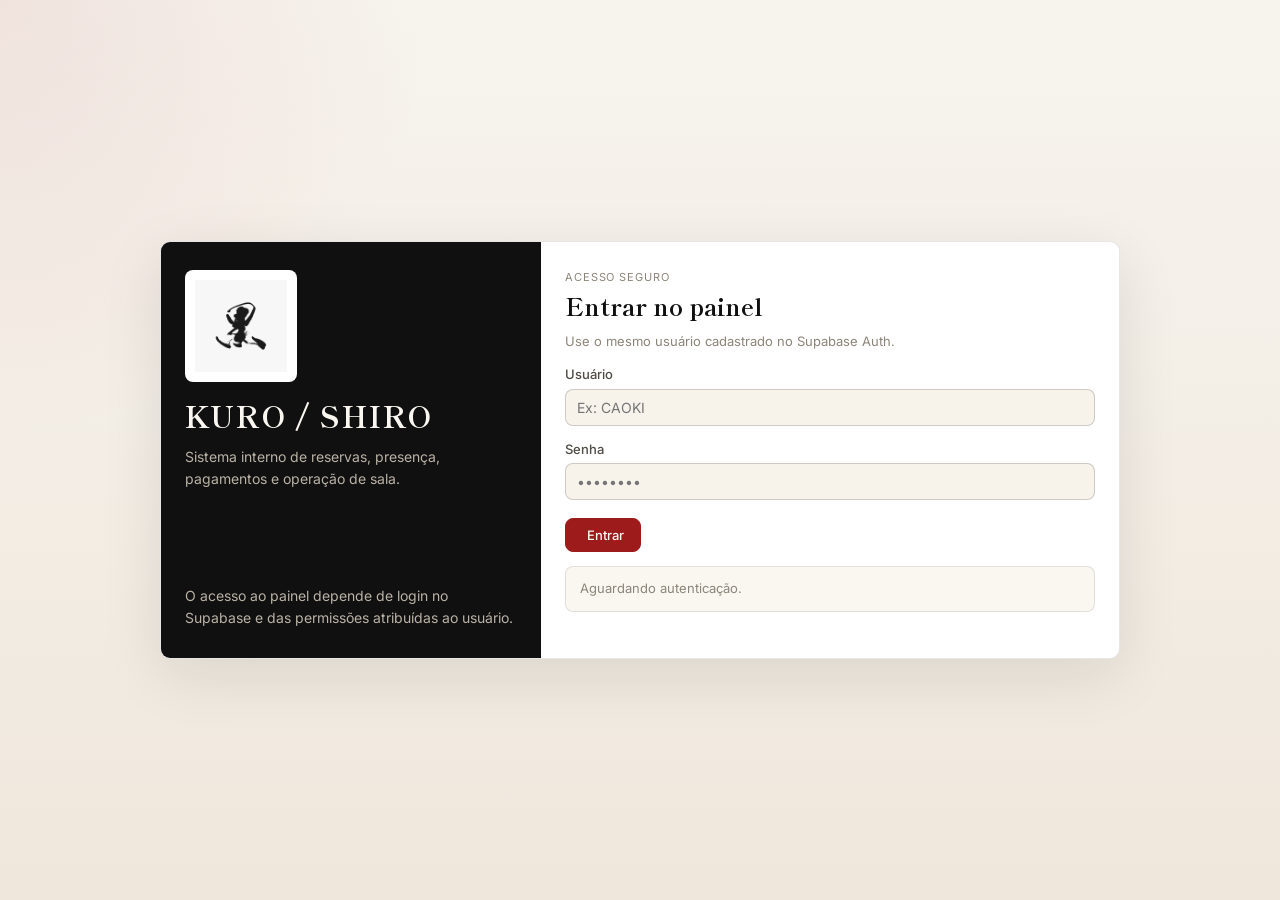
==== cadastro-financeiro-main/reservas.html @ 91eb8d8b "feat: implement reservation management panel with status tracking and receipt handling" ====
﻿<!DOCTYPE html>
<html lang="pt-BR">
<head>
<meta charset="UTF-8">
<meta name="viewport" content="width=device-width, initial-scale=1.0">
<title>KURO / SHIRO — Painel de Reservas</title>
<link rel="preconnect" href="https://fonts.googleapis.com">
<link rel="preconnect" href="https://fonts.gstatic.com" crossorigin>
<link href="https://fonts.googleapis.com/css2?family=Shippori+Mincho:wght@400;500;600;700&family=Inter:wght@400;500;600;700&display=swap" rel="stylesheet">
<link rel="stylesheet" href="https://cdn.jsdelivr.net/npm/@tabler/icons-webfont@latest/tabler-icons.min.css">
<script src="https://cdn.jsdelivr.net/npm/xlsx-js-style@1.2.0/dist/xlsx.bundle.js"></script>
<style>
  *, *::before, *::after { box-sizing: border-box; margin: 0; padding: 0; }
  :root {
    --bg: #f5f4f0;
    --surface: #ffffff;
    --surface-alt: #f9f8f6;
    --border: #e4e2dc;
    --border-strong: #ccc9c0;
    --text: #1a1a18;
    --text-muted: #888780;
    --text-secondary: #5f5e5a;
    --accent: #2563eb;
    --accent-bg: #eff6ff;
    --accent-border: #bfdbfe;
    --success-bg: #f0fdf4;
    --success-text: #15803d;
    --success-border: #bbf7d0;
    --danger-bg: #fef2f2;
    --danger-text: #b91c1c;
    --danger-border: #fecaca;
    --warning-bg: #fffbeb;
    --warning-text: #b45309;
    --warning-border: #fde68a;
    --gold-bg: #fdf6e3;
    --gold-text: #92700f;
    --gold-border: #f0dfa8;
    --radius: 10px;
    --shadow: 0 1px 3px rgba(0,0,0,0.07), 0 1px 2px rgba(0,0,0,0.04);
  }
  @media (prefers-color-scheme: dark) {
    :root {
      --bg: #1a1a18;
      --surface: #242422;
      --surface-alt: #1f1f1d;
      --border: #333330;
      --border-strong: #444441;
      --text: #f0ede8;
      --text-muted: #888780;
      --text-secondary: #b4b2a9;
      --accent: #3b82f6;
      --accent-bg: #1e3a5f;
      --accent-border: #2563eb;
      --success-bg: #14301f;
      --success-text: #4ade80;
      --success-border: #166534;
      --danger-bg: #2d1515;
      --danger-text: #f87171;
      --danger-border: #7f1d1d;
      --warning-bg: #2d2008;
      --warning-text: #fbbf24;
      --warning-border: #78350f;
      --gold-bg: #2d2408;
      --gold-text: #e0b73f;
      --gold-border: #78600f;
    }
  }
  body {
    font-family: -apple-system, BlinkMacSystemFont, 'Segoe UI', sans-serif;
    background: var(--bg);
    color: var(--text);
    font-size: 15px;
    line-height: 1.5;
    min-height: 100vh;
  }
  .topbar {
    background: var(--surface);
    border-bottom: 0.5px solid var(--border);
    padding: 0 1.5rem;
    min-height: 56px;
    display: flex;
    align-items: center;
    justify-content: space-between;
    gap: 12px;
    position: sticky;
    top: 0;
    z-index: 10;
  }
  .topbar-brand { font-size: 16px; font-weight: 600; display: flex; align-items: center; gap: 8px; }
  .topbar-brand i { color: var(--accent); font-size: 20px; }
  .topbar-actions { display: flex; align-items: center; gap: 8px; }
  .app { max-width: 760px; margin: 0 auto; padding: 1.5rem 1rem 4rem; }
  .screen-wide { max-width: min(100vw - 24px, 1600px); }
  .nav {
    display: flex;
    gap: 4px;
    margin-bottom: 1.5rem;
    background: var(--surface);
    border: 0.5px solid var(--border);
    border-radius: 12px;
    padding: 4px;
    overflow-x: auto;
  }
  .nav-btn {
    flex: 1;
    min-width: 0;
    padding: 8px 10px;
    border: none;
    border-radius: 8px;
    background: transparent;
    color: var(--text-secondary);
    font-size: 13px;
    cursor: pointer;
    transition: all 0.15s;
    display: flex;
    align-items: center;
    justify-content: center;
    gap: 5px;
    font-family: inherit;
    white-space: nowrap;
  }
  .nav-btn:hover { background: var(--surface-alt); color: var(--text); }
  .nav-btn.active { background: var(--accent); color: #fff; font-weight: 500; }
  .screen { display: none; }
  .screen.active { display: block; }
  .card {
    background: var(--surface);
    border: 0.5px solid var(--border);
    border-radius: 12px;
    padding: 1.25rem;
    margin-bottom: 1rem;
    box-shadow: var(--shadow);
  }
  .card-title {
    font-size: 15px;
    font-weight: 600;
    margin-bottom: 1.25rem;
    display: flex;
    align-items: center;
    gap: 7px;
  }
  .card-title i { color: var(--accent); }
  .stat-row {
    display: grid;
    grid-template-columns: repeat(3, 1fr);
    gap: 10px;
    margin-bottom: 1.25rem;
  }
  .stat {
    background: var(--surface);
    border: 0.5px solid var(--border);
    border-radius: 10px;
    padding: 0.9rem 1rem;
    box-shadow: var(--shadow);
  }
  .stat-label { font-size: 11px; color: var(--text-muted); text-transform: uppercase; letter-spacing: 0.05em; }
  .stat-val { font-size: 22px; font-weight: 600; margin-top: 4px; }
  .stat-val.accent { color: var(--accent); }
  label {
    font-size: 13px;
    color: var(--text-secondary);
    display: block;
    margin-bottom: 5px;
    margin-top: 14px;
    font-weight: 500;
  }
  label:first-child { margin-top: 0; }
  input, select, textarea {
    width: 100%;
    padding: 9px 11px;
    border: 0.5px solid var(--border-strong);
    border-radius: 8px;
    background: var(--surface-alt);
    color: var(--text);
    font-size: 14px;
    font-family: inherit;
    transition: border-color 0.15s, box-shadow 0.15s;
    appearance: auto;
  }
  textarea { min-height: 90px; resize: vertical; }
  input[type="checkbox"] { width: auto; accent-color: var(--accent); }
  input:focus, select:focus, textarea:focus {
    outline: none;
    border-color: var(--accent);
    box-shadow: 0 0 0 3px var(--accent-bg);
  }
  input:disabled { opacity: 0.6; cursor: not-allowed; }
  .row { display: grid; grid-template-columns: 1fr 1fr; gap: 12px; }
  .btn {
    padding: 8px 16px;
    border-radius: 8px;
    border: 0.5px solid var(--border-strong);
    background: var(--surface);
    color: var(--text);
    font-size: 13px;
    cursor: pointer;
    font-family: inherit;
    transition: all 0.15s;
    display: inline-flex;
    align-items: center;
    gap: 5px;
    font-weight: 500;
  }
  .btn:hover { background: var(--surface-alt); }
  .btn:active { transform: scale(0.98); }
  .btn.primary { background: var(--accent); color: #fff; border-color: var(--accent); }
  .btn.primary:hover { opacity: 0.92; }
  .btn.danger { background: var(--danger-bg); color: var(--danger-text); border-color: var(--danger-border); }
  .btn.success-btn { background: var(--success-bg); color: var(--success-text); border-color: var(--success-border); }
  .btn.pay-btn { background: var(--gold-bg); color: var(--gold-text); border-color: var(--gold-border); }
  .btn.pay-btn.active { background: var(--gold-text); color: #fff; border-color: var(--gold-text); }
  .actions {
    display: flex;
    gap: 8px;
    margin-top: 1.25rem;
    justify-content: flex-end;
    flex-wrap: wrap;
  }
  .badge {
    display: inline-flex;
    align-items: center;
    gap: 4px;
    padding: 3px 9px;
    border-radius: 20px;
    font-size: 12px;
    font-weight: 500;
  }
  .badge.confirmed { background: var(--success-bg); color: var(--success-text); border: 0.5px solid var(--success-border); }
  .badge.pending { background: var(--warning-bg); color: var(--warning-text); border: 0.5px solid var(--warning-border); }
  .badge.absent { background: var(--danger-bg); color: var(--danger-text); border: 0.5px solid var(--danger-border); }
  .badge.cancelled { background: #e7e5e4; color: #57534e; border: 0.5px solid #d6d3d1; }
  .reserva-item {
    background: var(--surface);
    border: 0.5px solid var(--border);
    border-radius: 12px;
    padding: 1rem 1.25rem;
    margin-bottom: 10px;
    box-shadow: var(--shadow);
  }
  .reserva-top { display: flex; align-items: flex-start; justify-content: space-between; gap: 8px; }
  .reserva-nome { font-size: 15px; font-weight: 600; }
  .reserva-nome-tag { font-size: 13px; color: var(--text-muted); font-weight: 400; margin-left: 4px; }
  .reserva-sub { font-size: 13px; color: var(--text-secondary); margin-top: 3px; }
  .reserva-info {
    display: flex;
    gap: 14px;
    margin-top: 10px;
    flex-wrap: wrap;
  }
  .info-chip {
    font-size: 12px;
    color: var(--text-secondary);
    display: flex;
    align-items: center;
    gap: 4px;
  }
  .info-chip i { font-size: 14px; }
  .reserva-actions { display: flex; gap: 6px; margin-top: 10px; flex-wrap: wrap; }
  .comprovante-box {
    border: 1.5px dashed var(--border-strong);
    border-radius: 8px;
    padding: 2rem;
    text-align: center;
    cursor: pointer;
    background: var(--surface-alt);
    margin-top: 5px;
  }
  .comprovante-box:hover { border-color: var(--accent); background: var(--accent-bg); }
  .comprovante-box p { font-size: 13px; color: var(--text-muted); margin-top: 6px; }
  .comprovante-box i { font-size: 28px; color: var(--text-muted); }
  .comprovante-box:hover i { color: var(--accent); }
  .comprovante-preview {
    width: 100%;
    max-height: 200px;
    object-fit: cover;
    border-radius: 8px;
    margin-top: 8px;
    border: 0.5px solid var(--border);
  }
  .empty { text-align: center; padding: 3rem 1rem; color: var(--text-muted); font-size: 14px; }
  .empty i { font-size: 36px; display: block; margin-bottom: 10px; color: var(--text-muted); }
  .presenca-item {
    display: flex;
    align-items: center;
    justify-content: space-between;
    padding: 12px 0;
    border-bottom: 0.5px solid var(--border);
    gap: 8px;
    flex-wrap: wrap;
  }
  .presenca-item:last-child { border-bottom: none; }
  .presenca-name { font-size: 14px; font-weight: 600; }
  .presenca-date { font-size: 12px; color: var(--text-muted); margin-top: 2px; }
  .presenca-btns { display: flex; gap: 6px; align-items: center; }
  .modal-img {
    position: fixed;
    inset: 0;
    background: rgba(0,0,0,0.8);
    display: flex;
    align-items: center;
    justify-content: center;
    z-index: 100;
    padding: 1rem;
  }
  .modal-img img { max-width: 100%; max-height: 90vh; border-radius: 8px; }
  .modal-img-close {
    position: absolute;
    top: 1rem;
    right: 1rem;
    background: white;
    border: none;
    border-radius: 50%;
    width: 36px;
    height: 36px;
    cursor: pointer;
    font-size: 18px;
    display: flex;
    align-items: center;
    justify-content: center;
  }
  .toast {
    position: fixed;
    bottom: 1.5rem;
    left: 50%;
    transform: translateX(-50%) translateY(80px);
    background: var(--surface);
    border: 0.5px solid var(--border-strong);
    border-radius: 10px;
    padding: 10px 18px;
    font-size: 13px;
    font-weight: 500;
    z-index: 200;
    box-shadow: 0 4px 20px rgba(0,0,0,0.15);
    transition: transform 0.25s ease;
    white-space: nowrap;
  }
  .toast.show { transform: translateX(-50%) translateY(0); }
  .section-hint { font-size: 12px; color: var(--text-muted); margin-top: 3px; }
  .sheet-toolbar {
    display: flex;
    gap: 10px;
    align-items: center;
    justify-content: space-between;
    flex-wrap: wrap;
    margin-bottom: 1rem;
  }
  .sheet-tools { display: flex; gap: 8px; flex-wrap: wrap; }
  .sheet-summary {
    display: grid;
    grid-template-columns: repeat(4, minmax(0, 1fr));
    gap: 10px;
    margin-bottom: 1rem;
  }
  .sheet-summary-card {
    background: linear-gradient(180deg, #111111 0%, #1f1f1f 100%);
    color: #fff;
    border-radius: 12px;
    padding: 14px 16px;
    border: 1px solid #2d2d2d;
    box-shadow: var(--shadow);
  }
  .sheet-summary-card .kicker {
    font-size: 11px;
    letter-spacing: 0.08em;
    text-transform: uppercase;
    color: rgba(255,255,255,0.65);
  }
  .sheet-summary-card .value {
    font-size: 22px;
    font-weight: 700;
    margin-top: 4px;
  }
  .sheet-summary-card .sub {
    font-size: 12px;
    color: rgba(255,255,255,0.72);
    margin-top: 2px;
  }
  .sheet-table-wrap {
    border: 1px solid #d7d4cd;
    border-radius: 12px;
    overflow: auto;
    max-height: none;
    flex: 1;
    min-height: 460px;
    background: #fff;
    box-shadow: var(--shadow);
  }
  .sheet-table {
    width: 100%;
    min-width: 1480px;
    border-collapse: collapse;
    font-size: 12px;
  }
  .sheet-table thead th {
    position: sticky;
    top: 0;
    z-index: 2;
    background: var(--accent);
    color: #fff;
    text-align: left;
    padding: 9px 10px;
    border: 1px solid rgba(255,255,255,0.18);
    white-space: nowrap;
    font-weight: 600;
  }
  .sheet-table tbody td {
    padding: 7px 10px;
    border: 1px solid #d9d7d2;
    vertical-align: middle;
    background: #fff;
    white-space: nowrap;
    color: #000;
    font-size: 13px;
  }
  .sheet-table thead th:first-child,
  .sheet-table tbody td:first-child { border-left: 1px solid #d9d7d2; }
  .sheet-table thead th:last-child,
  .sheet-table tbody td:last-child { border-right: 1px solid #d9d7d2; }
  .sheet-table tbody tr:nth-child(even) td { background: #f4f4f4; }
  .sheet-table tbody tr:hover td { background: #eef5ff; }
  .sheet-table .muted { color: var(--text-muted); }
  .sheet-table .center { text-align: center; }
  .sheet-table .right { text-align: right; }
  .sheet-table .actions-cell { display: flex; gap: 6px; align-items: center; }
  .sheet-table .mini-btn { padding: 4px 8px; font-size: 11px; border-radius: 6px; }
  .sheet-empty { padding: 2rem; text-align: center; color: var(--text-muted); }
  #screen-planilha .card {
    min-height: calc(100vh - 230px);
    display: flex;
    flex-direction: column;
  }
  /* KURO / SHIRO visual system */
  :root {
    --paper: #FAF7F1;
    --paper-dim: #F1ECE2;
    --ink: #111011;
    --ink-soft: #1C1A1B;
    --red: #9E1B1B;
    --red-bright: #C22B2B;
    --red-deep: #6E1212;
    --stone: #8C8579;
    --stone-light: #B9B2A5;
    --hairline: rgba(17,16,17,0.10);
    --hairline-dark: rgba(250,247,241,0.09);
    --surface: #FFFFFF;
    --surface-alt: #F7F3EB;
    --border: rgba(17,16,17,0.10);
    --border-strong: rgba(17,16,17,0.18);
    --text: #111011;
    --text-secondary: #4F4B45;
    --text-muted: #7A746B;
    --accent: var(--red);
    --accent-bg: rgba(158,27,27,0.08);
    --accent-border: rgba(158,27,27,0.18);
    --success-bg: rgba(59,109,17,0.10);
    --success-text: #3B6D11;
    --success-border: rgba(59,109,17,0.20);
    --danger-bg: rgba(158,27,27,0.08);
    --danger-text: var(--red-deep);
    --danger-border: rgba(158,27,27,0.20);
    --warning-bg: rgba(140,133,121,0.10);
    --warning-text: #6D665B;
    --warning-border: rgba(140,133,121,0.18);
    --gold: #A6791C;
    --gold-bg: rgba(166,121,28,0.10);
    --gold-text: #8A651A;
    --gold-border: rgba(166,121,28,0.24);
  }
  body {
    background: var(--paper);
    color: var(--ink);
    font-family: 'Inter', sans-serif;
    font-size: 14px;
    line-height: 1.45;
  }
  .app-shell {
    display: grid;
    grid-template-columns: 248px minmax(0, 1fr);
    min-height: 100vh;
  }
  .sidebar {
    background: var(--ink);
    color: var(--paper);
    padding: 28px 22px;
    display: flex;
    flex-direction: column;
    gap: 24px;
    position: sticky;
    top: 0;
    min-height: 100vh;
  }
  .brand-mark {
    padding-bottom: 22px;
    border-bottom: 1px solid var(--hairline-dark);
  }
  .brand-logo {
    width: 118px;
    max-width: 100%;
    height: auto;
    display: block;
    background: #fff;
    border-radius: 8px;
    padding: 10px;
    margin-bottom: 12px;
  }
  .kanji-stamp {
    width: 46px;
    height: 46px;
    display: flex;
    align-items: center;
    justify-content: center;
    background: var(--red);
    color: var(--paper);
    border-radius: 3px;
    font-family: 'Shippori Mincho', serif;
    font-size: 26px;
    margin-bottom: 12px;
    filter: url(#hanko-rough);
  }
  .brand-name {
    font-family: 'Shippori Mincho', serif;
    font-size: 20px;
    letter-spacing: 0.14em;
    margin: 0;
  }
  .brand-sub {
    font-size: 10px;
    letter-spacing: 0.22em;
    color: var(--stone-light);
    text-transform: uppercase;
    margin: 4px 0 0;
  }
  .sidebar-nav {
    display: flex;
    flex-direction: column;
    gap: 2px;
    flex: 1;
  }
  .sidebar .nav-btn,
  .sidebar .nav-btn:hover,
  .sidebar .nav-btn.active {
    justify-content: flex-start;
    border-radius: 4px;
    padding: 11px 12px;
    min-width: 0;
    width: 100%;
    border: 0;
    background: transparent;
    color: var(--stone-light);
    font-size: 13px;
    letter-spacing: 0.02em;
  }
  .sidebar .nav-btn:hover { background: rgba(250,247,241,0.04); color: var(--paper); }
  .sidebar .nav-btn.active { background: rgba(158,27,27,0.16); color: var(--paper); }
  .sidebar .nav-btn .dot {
    width: 5px;
    height: 5px;
    border-radius: 50%;
    background: currentColor;
    opacity: .5;
    flex: 0 0 auto;
  }
  .sidebar .nav-btn.active .dot { opacity: 1; background: var(--red); }
  .sidebar-foot {
    padding-top: 18px;
    border-top: 1px solid var(--hairline-dark);
    font-size: 11px;
    color: var(--stone);
    letter-spacing: 0.05em;
  }
  .sidebar-foot b { color: var(--stone-light); font-weight: 500; }
  .main {
    min-width: 0;
    padding: 24px 28px 32px;
  }
  .topbar {
    position: sticky;
    top: 0;
    z-index: 10;
    display: flex;
    justify-content: space-between;
    align-items: center;
    gap: 16px;
    margin: 0 0 18px;
    padding: 12px 0 18px;
    background: linear-gradient(180deg, rgba(250,247,241,0.98) 0%, rgba(250,247,241,0.92) 70%, rgba(250,247,241,0) 100%);
    backdrop-filter: blur(8px);
    border-bottom: 1px solid rgba(17,16,17,0.06);
  }
  .topbar-kicker {
    font-size: 11px;
    letter-spacing: 0.08em;
    text-transform: uppercase;
    color: var(--stone);
    margin-bottom: 3px;
  }
  .topbar-brand {
    font-family: 'Shippori Mincho', serif;
    font-size: 24px;
    font-weight: 600;
    color: var(--ink);
    display: flex;
    align-items: center;
    gap: 10px;
  }
  .topbar-brand i { color: var(--red); font-size: 20px; }
  .topbar-date {
    font-size: 12.5px;
    color: var(--stone);
    margin-top: 4px;
  }
  .topbar-actions {
    display: flex;
    gap: 10px;
    align-items: center;
  }
  .topbar-actions .user-badge {
    max-width: 220px;
    overflow: hidden;
    text-overflow: ellipsis;
    white-space: nowrap;
  }
  .topbar-actions .btn {
    background: rgba(255,255,255,0.8);
    border-color: rgba(17,16,17,0.16);
    border-radius: 6px;
  }
  .topbar-actions .btn.primary {
    background: var(--red);
    color: var(--paper);
    border-color: var(--red);
  }
  .main-body {
    width: 100%;
    max-width: none;
  }
  .dashboard-panel {
    width: 100%;
    background: #fff;
    border: 1px solid var(--hairline);
    border-radius: 6px;
    overflow: hidden;
  }
  .dashboard-head {
    display: flex;
    justify-content: space-between;
    align-items: center;
    gap: 12px;
    padding: 18px 22px 14px;
    border-bottom: 1px solid var(--hairline);
  }
  .dashboard-title {
    font-family: 'Shippori Mincho', serif;
    font-size: 18px;
    font-weight: 600;
    color: var(--ink);
  }
  .screen { display: none; }
  .screen.active { display: block; }
  .card,
  .sheet-summary-card,
  .stat,
  .reserva-item,
  .sheet-table-wrap,
  .comprovante-box {
    border-radius: 6px;
    background: var(--surface);
    border: 1px solid var(--hairline);
    box-shadow: none;
    width: 100%;
  }
  .card { padding: 18px 22px; }
  .card-title {
    font-family: 'Shippori Mincho', serif;
    font-size: 18px;
    font-weight: 600;
    color: var(--ink);
    margin-bottom: 16px;
  }
  .card-title i { color: var(--red); }
  .stat-row {
    grid-template-columns: repeat(4, minmax(0, 1fr));
    gap: 16px;
    margin-bottom: 22px;
  }
  .stat {
    padding: 18px 20px;
    background: var(--surface);
    border: 1px solid var(--hairline);
  }
  .stat-label,
  .sheet-summary-card .kicker {
    font-size: 11px;
    letter-spacing: 0.08em;
    text-transform: uppercase;
    color: var(--stone);
  }
  .stat-val {
    font-family: 'Shippori Mincho', serif;
    font-size: 28px;
    color: var(--ink);
  }
  .stat-sub {
    margin-top: 4px;
    font-size: 12px;
    color: var(--stone);
  }
  .stat-val.accent { color: var(--red); }
  .agenda-table-wrap {
    width: 100%;
    overflow: auto;
    border-top: 1px solid var(--hairline);
  }
  .agenda-table {
    width: 100%;
    border-collapse: collapse;
    table-layout: fixed;
  }
  .agenda-table thead th {
    text-align: left;
    font-size: 10.5px;
    letter-spacing: 0.09em;
    text-transform: uppercase;
    color: var(--stone);
    font-weight: 600;
    padding: 12px 22px;
    border-bottom: 1px solid var(--hairline);
    background: var(--paper-dim);
  }
  .agenda-table tbody td {
    padding: 15px 22px;
    border-bottom: 1px solid var(--hairline);
    vertical-align: middle;
    font-size: 13px;
    color: var(--ink);
    word-break: break-word;
  }
  .agenda-table tbody tr:last-child td { border-bottom: none; }
  .agenda-table tbody tr:hover td { background: var(--paper-dim); }
  .agenda-table .right { text-align: right; }
  .agenda-table .center { text-align: center; }
  .agenda-empty {
    padding: 2rem;
    text-align: center;
    color: var(--stone);
  }
  .cliente {
    font-weight: 600;
  }
  .cliente-sub {
    display: block;
    font-size: 11.5px;
    color: var(--stone);
    font-weight: 400;
    margin-top: 2px;
  }
  .hanko {
    display: inline-flex;
    align-items: center;
    gap: 7px;
    font-size: 12px;
    font-weight: 600;
    letter-spacing: 0.02em;
    white-space: nowrap;
  }
  .hanko-mark {
    width: 20px;
    height: 20px;
    border-radius: 3px;
    display: inline-flex;
    align-items: center;
    justify-content: center;
    font-family: 'Shippori Mincho', serif;
    font-size: 12px;
    filter: url(#hanko-rough);
  }
  .hanko.confirmada .hanko-mark { background: var(--red); color: var(--paper); }
  .hanko.confirmada { color: var(--red-deep); }
  .hanko.pendente .hanko-mark { background: none; border: 1.4px solid var(--red); color: var(--red); }
  .hanko.pendente { color: var(--stone); }
  .hanko.cancelada .hanko-mark { background: none; border: 1.4px solid var(--stone-light); color: var(--stone-light); }
  .hanko.cancelada { color: var(--stone-light); }
  .pay-pill {
    font-size: 11.5px;
    padding: 4px 10px;
    border-radius: 20px;
    font-weight: 600;
    display: inline-flex;
  }
  .pay-pill.pago { background: rgba(59,109,17,0.10); color: #3B6D11; }
  .pay-pill.aberto { background: var(--paper-dim); color: var(--stone); }
  .pay-pill.reembolsado { background: rgba(158,27,27,0.08); color: var(--red-deep); }
  .sheet-toolbar {
    gap: 16px;
    margin-bottom: 18px;
    align-items: center;
  }
  .sheet-tools { gap: 10px; }
  .sheet-filters,
  .presence-filters {
    display: flex;
    gap: 10px;
    align-items: center;
    flex-wrap: wrap;
  }
  .sheet-filters input,
  .sheet-filters select,
  .presence-filters input {
    min-width: 160px;
    max-width: 240px;
  }
  .sheet-tools .btn,
  .actions .btn,
  .reserva-actions .btn {
    border-radius: 6px;
  }
  .btn {
    border: 1px solid var(--hairline);
    background: #fff;
    color: var(--ink);
  }
  .btn.primary {
    background: var(--red);
    border-color: var(--red);
    color: var(--paper);
  }
  .btn.success-btn {
    background: rgba(59,109,17,0.10);
    color: var(--success-text);
    border-color: rgba(59,109,17,0.20);
  }
  .btn.danger {
    background: rgba(158,27,27,0.08);
    color: var(--red-deep);
    border-color: rgba(158,27,27,0.18);
  }
  .btn.pay-btn {
    background: var(--gold-bg);
    color: var(--gold-text);
    border-color: var(--gold-border);
  }
  .btn.pay-btn.active {
    background: var(--gold);
    color: var(--paper);
    border-color: var(--gold);
  }
  .badge {
    border-radius: 999px;
    font-size: 12px;
    font-weight: 600;
  }
  .badge.confirmed { color: var(--red-deep); background: rgba(158,27,27,0.08); border-color: rgba(158,27,27,0.16); }
  .badge.pending { color: var(--stone); background: rgba(140,133,121,0.10); border-color: rgba(140,133,121,0.18); }
  .badge.absent { color: var(--red-deep); background: rgba(158,27,27,0.08); border-color: rgba(158,27,27,0.18); }
  .badge.cancelled { color: var(--stone); background: rgba(140,133,121,0.10); border-color: rgba(140,133,121,0.18); }
  #lista-reservas { display: flex; flex-direction: column; gap: 12px; }
  .reserva-item { padding: 16px 18px; margin-bottom: 0; }
  .reserva-nome, .presenca-name { font-family: 'Shippori Mincho', serif; font-size: 18px; }
  .reserva-nome-tag { color: var(--stone); }
  .reserva-sub, .reserva-info, .presenca-date, .section-hint { color: var(--stone); }
  .info-chip { color: var(--text-secondary); }
  .sheet-summary {
    gap: 12px;
    margin-bottom: 18px;
  }
  .sheet-summary-card {
    padding: 16px 18px;
    background: #fff;
    border: 1px solid var(--hairline);
  }
  .sheet-summary-card .value {
    font-family: 'Shippori Mincho', serif;
    font-size: 26px;
    color: var(--ink);
  }
  .sheet-summary-card .sub { color: var(--stone); }
  .sheet-table-wrap {
    background: #fff;
    border: 1px solid var(--hairline);
    border-radius: 6px;
    overflow: auto;
    max-height: none;
    min-height: 520px;
    width: 100%;
  }
  .sheet-table {
    min-width: 1740px;
  }
  .sheet-table thead th {
    background: var(--paper-dim);
    color: var(--stone);
    text-transform: uppercase;
    font-size: 10.5px;
    letter-spacing: 0.09em;
    border-color: var(--hairline);
  }
  .sheet-table tbody td {
    border-color: var(--hairline);
    color: var(--ink);
  }
  .sheet-table tbody tr:nth-child(even) td { background: #f8f6f0; }
  .sheet-table tbody tr:hover td { background: rgba(158,27,27,0.04); }
  .sheet-table .mini-btn {
    border-radius: 5px;
    font-size: 11px;
    padding: 4px 8px;
  }
  .agenda-table .actions-cell,
  .sheet-table .actions-cell {
    display: flex;
    gap: 6px;
    align-items: center;
    flex-wrap: wrap;
  }
  .agenda-table .mini-btn,
  .sheet-table .mini-btn {
    border-radius: 5px;
    font-size: 11px;
    padding: 4px 8px;
  }
  .empty, .sheet-empty {
    color: var(--stone);
  }
  .comprovante-box:hover {
    border-color: var(--red);
    background: rgba(158,27,27,0.04);
  }
  .editor-layout {
    display: grid;
    grid-template-columns: minmax(0, 1.6fr) minmax(280px, 0.9fr);
    gap: 18px;
  }
  .editor-main,
  .editor-aside,
  .presence-board,
  .shift-board {
    background: #fff;
    border: 1px solid var(--hairline);
    border-radius: 6px;
    overflow: hidden;
  }
  .editor-head,
  .presence-head,
  .shift-head {
    display: flex;
    justify-content: space-between;
    align-items: flex-start;
    gap: 12px;
    padding: 18px 22px 14px;
    border-bottom: 1px solid var(--hairline);
  }
  .editor-head-copy,
  .presence-head-copy,
  .shift-head-copy {
    min-width: 0;
  }
  .editor-kicker,
  .presence-kicker,
  .shift-kicker {
    font-size: 11px;
    letter-spacing: 0.08em;
    text-transform: uppercase;
    color: var(--stone);
    margin-bottom: 4px;
  }
  .editor-title,
  .presence-title,
  .shift-title {
    font-family: 'Shippori Mincho', serif;
    font-size: 18px;
    font-weight: 600;
    color: var(--ink);
  }
  .editor-form {
    padding: 18px 22px 22px;
  }
  .editor-section {
    padding-top: 18px;
    margin-top: 18px;
    border-top: 1px solid var(--hairline);
  }
  .editor-section:first-child {
    padding-top: 0;
    margin-top: 0;
    border-top: 0;
  }
  .editor-section-title {
    font-size: 11px;
    letter-spacing: 0.08em;
    text-transform: uppercase;
    color: var(--stone);
    margin-bottom: 14px;
  }
  .row.row-3 {
    grid-template-columns: repeat(3, minmax(0, 1fr));
  }
  .field-note {
    margin-top: 5px;
    font-size: 11.5px;
    color: var(--stone);
  }
  .editor-aside {
    align-self: start;
    position: sticky;
    top: 106px;
  }
  .aside-block {
    padding: 18px 22px;
    border-bottom: 1px solid var(--hairline);
  }
  .aside-block:last-child {
    border-bottom: 0;
  }
  .aside-label {
    font-size: 11px;
    letter-spacing: 0.08em;
    text-transform: uppercase;
    color: var(--stone);
    margin-bottom: 10px;
  }
  .aside-reserva {
    font-family: 'Shippori Mincho', serif;
    font-size: 22px;
    line-height: 1.2;
    color: var(--ink);
  }
  .aside-pagante {
    margin-top: 6px;
    color: var(--stone);
    font-size: 12.5px;
  }
  .aside-grid {
    display: grid;
    grid-template-columns: repeat(2, minmax(0, 1fr));
    gap: 10px;
  }
  .aside-metric {
    padding: 12px;
    border: 1px solid var(--hairline);
    border-radius: 6px;
    background: var(--paper);
  }
  .aside-metric .metric-kicker {
    font-size: 10px;
    letter-spacing: 0.08em;
    text-transform: uppercase;
    color: var(--stone);
  }
  .aside-metric .metric-value {
    font-family: 'Shippori Mincho', serif;
    font-size: 18px;
    color: var(--ink);
    margin-top: 4px;
  }
  .aside-metric .metric-sub {
    margin-top: 2px;
    font-size: 11px;
    color: var(--stone);
  }
  .aside-pills {
    display: flex;
    flex-wrap: wrap;
    gap: 8px;
  }
  .status-chip {
    display: inline-flex;
    align-items: center;
    gap: 7px;
    padding: 7px 10px;
    border-radius: 999px;
    border: 1px solid var(--hairline);
    font-size: 11.5px;
    font-weight: 600;
    color: var(--ink);
    background: #fff;
  }
  .status-chip::before {
    content: '';
    width: 7px;
    height: 7px;
    border-radius: 50%;
    background: var(--stone-light);
  }
  .status-chip.confirmed::before { background: var(--red); }
  .status-chip.pending::before { background: var(--stone); }
  .status-chip.cancelled::before { background: var(--stone-light); }
  .status-chip.paid::before { background: #3B6D11; }
  .status-chip.open::before { background: var(--stone); }
  .aside-list {
    display: grid;
    gap: 8px;
    color: var(--stone);
    font-size: 12px;
    line-height: 1.5;
  }
  .presence-body,
  .shift-body {
    padding: 18px 22px 22px;
  }
  .presence-empty,
  .shift-empty {
    padding: 28px 0;
    text-align: center;
    color: var(--stone);
    font-size: 14px;
  }
  body.auth-locked .topbar,
  body.auth-locked .app,
  body.auth-locked .app-shell {
    display: none !important;
  }
  .auth-gate {
    min-height: 100vh;
    display: none;
    align-items: center;
    justify-content: center;
    padding: 24px;
    background:
      radial-gradient(circle at top left, rgba(158,27,27,0.08), transparent 28%),
      linear-gradient(180deg, #f7f4ee 0%, #efe7dc 100%);
  }
  body.auth-locked .auth-gate {
    display: flex;
  }
  .auth-card {
    width: min(960px, 100%);
    display: grid;
    grid-template-columns: minmax(280px, 380px) minmax(0, 1fr);
    background: #fff;
    border: 1px solid var(--hairline);
    border-radius: 10px;
    overflow: hidden;
    box-shadow: 0 16px 60px rgba(17,16,17,0.10);
  }
  .auth-brand {
    background: var(--ink);
    color: var(--paper);
    padding: 28px 24px;
    display: flex;
    flex-direction: column;
    justify-content: space-between;
    gap: 18px;
  }
  .auth-brand .brand-logo {
    width: 112px;
    margin: 0 0 12px;
  }
  .auth-brand h1 {
    margin: 0;
    font-family: 'Shippori Mincho', serif;
    font-size: 30px;
    letter-spacing: 0.04em;
  }
  .auth-brand p {
    margin: 8px 0 0;
    color: var(--stone-light);
    line-height: 1.6;
  }
  .auth-panel {
    padding: 28px 24px;
  }
  .auth-panel h2 {
    margin: 0;
    font-family: 'Shippori Mincho', serif;
    font-size: 24px;
  }
  .auth-panel .hint {
    margin-top: 8px;
    color: var(--stone);
    font-size: 13px;
  }
  .auth-panel .status-box {
    margin-top: 14px;
    padding: 12px 14px;
    border-radius: 8px;
    border: 1px solid var(--hairline);
    background: var(--paper);
    color: var(--stone);
    font-size: 13px;
    line-height: 1.5;
    white-space: pre-wrap;
  }
  .auth-actions {
    display: flex;
    gap: 10px;
    flex-wrap: wrap;
    margin-top: 18px;
  }
  .auth-perms {
    margin-top: 18px;
    display: flex;
    gap: 8px;
    flex-wrap: wrap;
  }
  .auth-perms .perm-chip {
    display: inline-flex;
    align-items: center;
    padding: 6px 10px;
    border-radius: 999px;
    background: rgba(158,27,27,0.08);
    color: var(--red-deep);
    font-size: 11.5px;
    font-weight: 600;
  }
  @media (max-width: 980px) {
    .app-shell { grid-template-columns: 1fr; }
    .sidebar {
      position: relative;
      min-height: auto;
    }
    .main { padding: 18px 14px 24px; }
    .topbar { flex-direction: column; align-items: flex-start; }
    .stat-row { grid-template-columns: repeat(2, minmax(0, 1fr)); }
    .editor-layout { grid-template-columns: 1fr; }
    .editor-aside { position: static; }
    .row.row-3 { grid-template-columns: 1fr 1fr; }
    .auth-card { grid-template-columns: 1fr; }
  }
  @media (max-width: 600px) {
    .stat-row { grid-template-columns: 1fr; }
  }
  @media (max-width: 600px) {
    .row { grid-template-columns: 1fr; }
    .row.row-3 { grid-template-columns: 1fr; }
    .stat-row { grid-template-columns: 1fr 1fr; }
    .sheet-summary { grid-template-columns: 1fr 1fr; }
    .aside-grid { grid-template-columns: 1fr; }
    .nav-btn span { display: none; }
    .topbar { padding: 0 1rem; }
  }
</style>
</head>
<body class="auth-locked">
<div class="auth-gate" id="auth-gate">
  <div class="auth-card">
    <section class="auth-brand">
      <div>
        <img class="brand-logo" src="kuro-logo.png" alt="Logo Kuro">
        <h1>KURO / SHIRO</h1>
        <p>Sistema interno de reservas, presença, pagamentos e operação de sala.</p>
      </div>
      <div>
        <p>O acesso ao painel depende de login no Supabase e das permissões atribuídas ao usuário.</p>
      </div>
    </section>

    <section class="auth-panel">
      <div class="topbar-kicker">Acesso seguro</div>
      <h2>Entrar no painel</h2>
      <p class="hint">Use o mesmo usuário cadastrado no Supabase Auth.</p>

      <label>Usuário</label>
      <input type="text" id="auth-username" placeholder="Ex: CAOKI" autocapitalize="characters" autocomplete="username">

      <label>Senha</label>
      <input type="password" id="auth-password" placeholder="••••••••">

      <div class="auth-actions">
        <button class="btn primary" type="button" onclick="loginApp()"><i class="ti ti-login"></i> Entrar</button>
      </div>

      <div class="status-box" id="auth-status-box">Aguardando autenticação.</div>
      <div class="auth-perms" id="auth-permissions-preview"></div>
    </section>
  </div>
</div>

<div class="topbar">
  <div class="topbar-brand">
    <i class="ti ti-calendar-event"></i>
    Controle de Reservas
  </div>
  <div class="topbar-actions">
    <button class="btn" onclick="showScreen('planilha')">
      <i class="ti ti-table"></i> Planilha
    </button>
    <button class="btn primary" onclick="abrirNovaReserva()">
      <i class="ti ti-plus"></i> Nova reserva
    </button>
    <button class="btn user-badge" type="button" id="auth-user-badge">Sessão indisponível</button>
    <button class="btn" type="button" id="auth-logout-btn" onclick="logoutApp()">
      <i class="ti ti-logout"></i> Sair
    </button>
  </div>
</div>

<div class="app screen-wide">
  <div class="nav">
    <button class="nav-btn active" onclick="showScreen('lista')" id="nav-lista">
      <i class="ti ti-list"></i> <span>Reservas</span>
    </button>
    <button class="nav-btn" onclick="showScreen('planilha')" id="nav-planilha">
      <i class="ti ti-table"></i> <span>Planilha</span>
    </button>
    <button class="nav-btn" onclick="abrirNovaReserva()" id="nav-nova">
      <i class="ti ti-plus"></i> <span>Nova</span>
    </button>
    <button class="nav-btn" onclick="showScreen('presenca')" id="nav-presenca">
      <i class="ti ti-user-check"></i> <span>Presenças</span>
    </button>
    <button class="nav-btn" onclick="showScreen('alterar')" id="nav-alterar">
      <i class="ti ti-calendar-edit"></i> <span>Alterar data</span>
    </button>
  </div>

  <div class="screen" id="screen-planilha">
    <div class="card">
      <div class="sheet-toolbar">
        <div>
          <div class="card-title" style="margin-bottom:4px"><i class="ti ti-table"></i> Planilha de reservas</div>
          <div class="section-hint">Visualização no estilo Excel com exportação para XLSX e CSV.</div>
        </div>
        <div class="sheet-tools">
          <div class="sheet-filters">
            <input type="search" id="sheet-search" placeholder="Buscar por pagante, reserva, motivo..." oninput="renderPlanilha()" style="min-width:280px;max-width:360px">
            <input type="date" id="sheet-date-from" onchange="renderPlanilha()">
            <input type="date" id="sheet-date-to" onchange="renderPlanilha()">
            <select id="sheet-status" onchange="renderPlanilha()">
              <option value="">Todos os status</option>
              <option value="pendente">Pendente</option>
              <option value="compareceu">Compareceu</option>
              <option value="nao_compareceu">No-show</option>
              <option value="cancelada">Cancelada</option>
            </select>
          </div>
          <button class="btn" onclick="exportarPlanilha('csv')"><i class="ti ti-file-text"></i> CSV</button>
          <button class="btn primary" onclick="exportarPlanilha('xlsx')"><i class="ti ti-file-spreadsheet"></i> Excel</button>
        </div>
      </div>

      <div class="sheet-summary">
        <div class="sheet-summary-card">
          <div class="kicker">Total</div>
          <div class="value" id="sheet-total">0</div>
          <div class="sub">reservas cadastradas</div>
        </div>
        <div class="sheet-summary-card">
          <div class="kicker">Valor total</div>
          <div class="value" id="sheet-valor">R$ 0,00</div>
          <div class="sub">soma das reservas</div>
        </div>
        <div class="sheet-summary-card">
          <div class="kicker">Compareceram</div>
          <div class="value" id="sheet-vendas">0</div>
          <div class="sub" id="sheet-vendas-valor">R$ 0,00 recebidos</div>
        </div>
        <div class="sheet-summary-card">
          <div class="kicker">No-show</div>
          <div class="value" id="sheet-noshow">0</div>
          <div class="sub" id="sheet-noshow-valor">R$ 0,00 recebidos</div>
        </div>
      </div>

      <div class="sheet-table-wrap">
        <table class="sheet-table">
          <thead>
            <tr>
              <th>Nome da reserva</th>
              <th>Nome do pagante</th>
              <th class="center">Q. pessoas</th>
              <th>Data da reserva</th>
              <th>Data do pagamento</th>
              <th class="right">Valor</th>
              <th class="center">Anexo</th>
              <th>Status</th>
              <th>Pagamento</th>
              <th>Local</th>
              <th>Motivo</th>
              <th>OBS</th>
              <th class="center">Ajustes</th>
            </tr>
          </thead>
          <tbody id="sheet-body">
            <tr><td colspan="16"><div class="sheet-empty">Nenhuma reserva cadastrada ainda.</div></td></tr>
          </tbody>
        </table>
      </div>
    </div>
  </div>

  <div class="screen active" id="screen-lista">
    <div class="dashboard-panel">
      <div class="dashboard-head">
        <div>
          <div class="dashboard-title">Agenda — Salão Kuro &amp; Balcão Shiro</div>
          <div class="section-hint">Visão do dia com status, pagamento, presença e valor por reserva.</div>
        </div>
        <span class="tag" id="agenda-count">0 reservas</span>
      </div>

      <div class="stat-row">
        <div class="stat">
          <div class="stat-label">Cobertos hoje</div>
          <div class="stat-val" id="stat-total">0</div>
          <div class="stat-sub">pessoas agendadas</div>
        </div>
        <div class="stat">
          <div class="stat-label">Reservas confirmadas</div>
          <div class="stat-val accent" id="stat-conf">0</div>
          <div class="stat-sub" id="stat-conf-valor">R$ 0,00 recebidos</div>
        </div>
        <div class="stat">
          <div class="stat-label">No-show</div>
          <div class="stat-val" id="stat-noshow">0</div>
          <div class="stat-sub" id="stat-noshow-valor">R$ 0,00 recebidos</div>
        </div>
        <div class="stat">
          <div class="stat-label">Receita confirmada</div>
          <div class="stat-val" id="stat-valor">R$ 0,00</div>
          <div class="stat-sub">confirmações + no-show</div>
        </div>
      </div>

      <div class="agenda-table-wrap">
        <table class="agenda-table">
          <thead>
            <tr>
              <th>Horário</th>
              <th>Cliente</th>
              <th>Pessoas</th>
              <th>Local</th>
              <th>Status</th>
              <th>Pagamento</th>
              <th class="right">Valor</th>
              <th class="center">Ações</th>
            </tr>
          </thead>
          <tbody id="agenda-body">
            <tr><td colspan="8"><div class="agenda-empty">Nenhuma reserva cadastrada ainda.</div></td></tr>
          </tbody>
        </table>
      </div>
    </div>
  </div>

  <div class="screen" id="screen-nova">
    <div class="editor-layout">
      <section class="editor-main">
        <div class="editor-head">
          <div class="editor-head-copy">
            <div class="editor-kicker">Mesa de reservas</div>
            <div class="editor-title">Cadastro e edição de reserva</div>
            <div class="section-hint">Mesma linguagem do painel principal, com leitura operacional rápida.</div>
          </div>
          <span class="tag" id="editor-mode-tag">Novo registro</span>
        </div>

        <div class="editor-form">
          <div class="editor-section">
            <div class="editor-section-title">Identificação</div>
            <div class="row">
              <div>
                <label>Nome do pagante *</label>
                <input type="text" id="f-pagante" placeholder="Ex: João Silva">
              </div>
              <div>
                <label>Nome da reserva *</label>
                <input type="text" id="f-reserva" placeholder="Ex: Aniversário da Maria">
              </div>
            </div>
          </div>

          <div class="editor-section">
            <div class="editor-section-title">Agenda e financeiro</div>
            <div class="row row-3">
              <div>
                <label>Data da reserva *</label>
                <input type="date" id="f-data-reserva">
              </div>
              <div>
                <label>Horário da reserva</label>
                <input type="time" id="f-horario">
              </div>
              <div>
                <label>Data do pagamento *</label>
                <input type="date" id="f-data-pagamento">
              </div>
            </div>
            <div class="row row-3">
              <div>
                <label>Valor pago (R$) *</label>
                <input type="number" id="f-valor" placeholder="0,00" min="0" step="0.01">
              </div>
              <div>
                <label>Quantidade de pessoas *</label>
                <input type="number" id="f-pessoas" placeholder="Ex: 10" min="1">
              </div>
              <div>
                <label>Local da reserva</label>
                <select id="f-local">
                  <option value="kuro">Kuro</option>
                  <option value="shiro">Shiro</option>
                  <option value="ambos">Os dois</option>
                </select>
              </div>
            </div>
          </div>

          <div class="editor-section">
            <div class="editor-section-title">Contexto de atendimento</div>
            <div class="row row-3">
              <div>
                <label>Motivo</label>
                <input type="text" id="f-motivo" placeholder="Ex: Aniversário">
              </div>
              <div></div>
              <div></div>
            </div>

            <label>Observações</label>
            <textarea id="f-obs" placeholder="Detalhes adicionais"></textarea>
            <div class="field-note">Use este campo para restrições de mesa, celebrações, alergias ou observações da equipe. Status de presença, no-show e cancelamento ficam para a operação depois do cadastro.</div>
          </div>

          <div class="editor-section">
            <div class="editor-section-title">Comprovante</div>
            <label>Comprovante de pagamento</label>
            <p class="section-hint">Opcional — JPEG, PNG ou PDF</p>
            <div class="comprovante-box" onclick="document.getElementById('f-comprovante').click()" id="comp-box">
              <i class="ti ti-cloud-upload"></i>
              <p>Clique para enviar foto do comprovante</p>
            </div>
            <input type="file" id="f-comprovante" accept="image/*" style="display:none" onchange="previewComp(this)">
            <img id="comp-preview" class="comprovante-preview" style="display:none" alt="Pré-visualização do comprovante">
          </div>

          <div class="actions">
            <button class="btn" id="cancel-edit-btn" onclick="cancelarEdicao()" style="display:none;">Cancelar edição</button>
            <button class="btn" onclick="cancelarFormulario()">Cancelar</button>
            <button class="btn primary" onclick="salvarReserva()" id="save-reserva-btn">
              <i class="ti ti-device-floppy"></i> Salvar reserva
            </button>
          </div>
        </div>
      </section>

      <aside class="editor-aside">
        <div class="aside-block">
          <div class="aside-label">Leitura rápida</div>
          <div class="aside-reserva" id="draft-reserva">Nova reserva</div>
          <div class="aside-pagante" id="draft-pagante">Pagante ainda não informado</div>
        </div>

        <div class="aside-block">
          <div class="aside-label">Resumo operacional</div>
          <div class="aside-grid">
            <div class="aside-metric">
              <div class="metric-kicker">Data</div>
              <div class="metric-value" id="draft-data">--/--</div>
              <div class="metric-sub" id="draft-horario">Horário em aberto</div>
            </div>
            <div class="aside-metric">
              <div class="metric-kicker">Financeiro</div>
              <div class="metric-value" id="draft-valor">R$ 0,00</div>
              <div class="metric-sub" id="draft-pessoas">0 pessoas</div>
            </div>
          </div>
        </div>

        <div class="aside-block">
          <div class="aside-label">Status</div>
          <div class="aside-pills">
            <span class="status-chip pending" id="draft-presenca-chip">Presença pendente</span>
            <span class="status-chip open" id="draft-pagamento-chip">Pagamento em aberto</span>
            <span class="status-chip pending" id="draft-local-chip">Sem local definido</span>
          </div>
        </div>

        <div class="aside-block">
          <div class="aside-label">Nota de operação</div>
          <div class="aside-list">
            <div id="draft-motivo">Motivo não informado.</div>
            <div id="draft-obs">Sem observações adicionais.</div>
          </div>
        </div>
      </aside>
    </div>
  </div>

  <div class="screen" id="screen-presenca">
    <div class="presence-board">
      <div class="presence-head">
        <div class="presence-head-copy">
          <div class="presence-kicker">Operação de sala</div>
          <div class="presence-title">Confirmação de presença</div>
          <div class="section-hint">Atualize comparecimento e no-show no mesmo padrão do dashboard.</div>
        </div>
        <span class="tag">Equipe de atendimento</span>
      </div>
      <div class="presence-body" style="padding-bottom:0;">
        <div class="presence-filters">
          <input type="date" id="presenca-date-filter" onchange="renderPresenca()">
        </div>
      </div>
      <div class="presence-body" id="lista-presenca">
        <div class="presence-empty"><i class="ti ti-users"></i>Nenhuma reserva cadastrada ainda.</div>
      </div>
    </div>
  </div>

  <div class="screen" id="screen-alterar">
    <div class="shift-board">
      <div class="shift-head">
        <div class="shift-head-copy">
          <div class="shift-kicker">Reacomodação</div>
          <div class="shift-title">Alterar data da reserva</div>
          <div class="section-hint">Reagende mantendo a mesma lógica de leitura do restante do painel.</div>
        </div>
        <span class="tag">Ajuste pontual</span>
      </div>
      <div class="shift-body">
        <label>Selecionar reserva</label>
        <select id="alt-select" onchange="preencherDataAtual()">
          <option value="">-- Selecione uma reserva --</option>
        </select>

        <div id="alt-form" style="display:none; margin-top:1rem;">
          <div class="row">
            <div>
              <label>Data atual</label>
              <input type="text" id="alt-data-atual" disabled>
            </div>
            <div>
              <label>Nova data *</label>
              <input type="date" id="alt-nova-data">
            </div>
          </div>
          <div class="actions">
            <button class="btn primary" onclick="alterarData()">
              <i class="ti ti-calendar-check"></i> Confirmar alteração
            </button>
          </div>
        </div>

        <div id="alt-empty" class="shift-empty">
          Selecione uma reserva para alterar a data.
        </div>
      </div>
    </div>
  </div>
</div>

<div class="modal-img" id="modal-img" style="display:none" onclick="fecharModal()">
  <button class="modal-img-close" onclick="fecharModal()"><i class="ti ti-x"></i></button>
  <img id="modal-img-src" src="" alt="Comprovante">
</div>

<div class="toast" id="toast"></div>

<script src="./config/supabase-config.js"></script>
<script>
  const SUPABASE_URL = window.SUPABASE_CONFIG?.url || '';
  const SUPABASE_KEY = window.SUPABASE_CONFIG?.publishableKey || '';
  const supabaseReady = (!SUPABASE_URL || !SUPABASE_KEY)
    ? Promise.resolve(null)
    : import('https://cdn.jsdelivr.net/npm/@supabase/supabase-js@2/+esm')
      .then(({ createClient }) => createClient(SUPABASE_URL, SUPABASE_KEY, {
        auth: { persistSession: true, autoRefreshToken: true, detectSessionInUrl: true }
      }))
      .then(client => {
        window.kuroSupabase = client;
        return client;
      });

  let reservas = [];
  let compBase64 = null;
  let editingReservaId = null;
  let syncQueue = Promise.resolve();
  let currentSession = null;
  let currentPermissions = new Set();
  let appBooted = false;

  // Login por usuário (ex: CAOKI) em vez de email. Internamente o Supabase Auth
  // continua exigindo um email válido, então convertemos usuário <-> email
  // usando um domínio interno fixo que nunca é exposto na tela de login.
  const AUTH_USERNAME_DOMAIN = '@bottega.internal';

  function usernameToEmail(username) {
    return String(username || '').trim().toLowerCase().replace(/\s+/g, '') + AUTH_USERNAME_DOMAIN;
  }

  function emailToUsername(email) {
    return String(email || '').split('@')[0].toUpperCase();
  }

  function salvar() {
    localStorage.setItem('reservas', JSON.stringify(reservas));
    syncQueue = syncQueue
      .then(() => sincronizarBanco())
      .catch(error => console.error('Erro ao sincronizar Supabase:', error));
    return syncQueue;
  }

  async function getSupabaseClient() {
    return supabaseReady;
  }

  function updateAuthStatus(message) {
    const el = document.getElementById('auth-status-box');
    if (el) el.textContent = message;
  }

  function hasPermission(permission) {
    return currentPermissions.has(permission);
  }

  function hasAnyPermission(list) {
    return list.some(permission => currentPermissions.has(permission));
  }

  function requirePermission(permission, message) {
    if (hasPermission(permission)) return true;
    toast(message || 'Sem permissão para executar esta ação.', 'danger');
    return false;
  }

  function setHidden(id, hidden) {
    const el = document.getElementById(id);
    if (el) el.style.display = hidden ? 'none' : '';
  }

  function updatePermissionUI() {
    const canRead = hasPermission('reservas.read');
    const canCreate = hasPermission('reservas.create');
    const canUpdate = hasPermission('reservas.update');
    const canPresence = hasAnyPermission(['reservas.read', 'reservas.checkin', 'reservas.no_show']);

    setHidden('nav-lista', !canRead);
    setHidden('nav-planilha', !canRead);
    setHidden('nav-nova', !canCreate);
    setHidden('nav-presenca', !canPresence);
    setHidden('nav-alterar', !canUpdate);
    setHidden('topbar-planilha-btn', !canRead);
    setHidden('topbar-nova-btn', !canCreate);
    setHidden('auth-logout-btn', !currentSession);

    const badge = document.getElementById('auth-user-badge');
    if (badge) {
      badge.textContent = currentSession?.user?.email ? emailToUsername(currentSession.user.email) : 'Sessão indisponível';
      badge.title = currentSession?.user?.id || '';
    }
  }

  async function loadPermissions() {
    const supabase = await getSupabaseClient();
    currentPermissions = new Set();
    if (!supabase || !currentSession) {
      renderPermissionPreview();
      updatePermissionUI();
      return;
    }

    const { data, error } = await supabase.rpc('my_permissions');
    if (error) {
      updateAuthStatus('Sessão válida, mas o controle de permissões não respondeu.\nAplique db/schema-auth.sql no Supabase para liberar o RBAC.');
      renderPermissionPreview();
      updatePermissionUI();
      return;
    }

    currentPermissions = new Set((data || []).map(item => item.permission_key));
    renderPermissionPreview();
    updatePermissionUI();
  }

  function lockApp() {
    document.body.classList.add('auth-locked');
  }

  function unlockApp() {
    document.body.classList.remove('auth-locked');
  }

  async function bootApp() {
    if (appBooted) return;
    appBooted = true;
    montarIdentidadeKuroShiro();
    conectarPreviewFormulario();
    try {
      await carregarReservasBanco();
    } catch (error) {
      console.error('Falha ao carregar Supabase, usando cache local.', error);
      reservas = JSON.parse(localStorage.getItem('reservas') || '[]').map(normalizarReserva);
    }
    renderLista();
    renderPlanilha();
    renderPresenca();
    renderAlterar();
  }

  async function carregarSessaoAtual() {
    const supabase = await getSupabaseClient();
    if (!supabase) {
      lockApp();
      updateAuthStatus('Configuração ausente.\nEdite config/supabase-config.js com URL e publishable key do Supabase.');
      return;
    }

    const { data, error } = await supabase.auth.getSession();
    if (error) {
      lockApp();
      updateAuthStatus('Erro ao validar sessão: ' + error.message);
      return;
    }

    currentSession = data.session;
    await loadPermissions();

    if (!currentSession) {
      lockApp();
      updateAuthStatus('Faça login para acessar o painel.');
      return;
    }

    if (!hasPermission('reservas.read')) {
      lockApp();
      updateAuthStatus(`Login realizado como ${emailToUsername(currentSession.user.email)}.\nEste usuário não possui a permissão reservas.read.`);
      return;
    }

    unlockApp();
    updateAuthStatus(`Login realizado como ${emailToUsername(currentSession.user.email)}.`);
    await bootApp();
  }

  async function loginApp() {
    const supabase = await getSupabaseClient();
    if (!supabase) {
      updateAuthStatus('Configuração do Supabase ausente.');
      return;
    }

    const username = document.getElementById('auth-username').value.trim();
    const password = document.getElementById('auth-password').value;
    if (!username || !password) {
      updateAuthStatus('Informe usuário e senha.');
      return;
    }

    const email = usernameToEmail(username);
    const { error } = await supabase.auth.signInWithPassword({ email, password });
    if (error) {
      updateAuthStatus('Falha no login: ' + error.message);
      return;
    }

    await carregarSessaoAtual();
  }

  async function logoutApp() {
    const supabase = await getSupabaseClient();
    if (supabase) await supabase.auth.signOut();
    currentSession = null;
    currentPermissions = new Set();
    renderPermissionPreview();
    updatePermissionUI();
    lockApp();
  }

  function normalizarReserva(item = {}) {
    const cancelada = item.cancelada === true || item.presenca === 'cancelada';
    const presenca = item.presenca || (cancelada ? 'cancelada' : item.presencaConfirmada ? 'compareceu' : 'pendente');
    return {
      id: String(item.id ?? crypto.randomUUID()),
      pagante: item.pagante || '',
      reserva: item.reserva || '',
      dataReserva: item.data_reserva || item.dataReserva || '',
      horario: item.horario || item.horario_reserva || item.horarioReserva || '',
      dataPagamento: item.data_pagamento || item.dataPagamento || '',
      valor: Number(item.valor || 0),
      pessoas: Number(item.pessoas || 1),
      motivo: item.motivo || '',
      localReserva: item.local_reserva || item.localReserva || 'ambos',
      cancelada,
      presencaConfirmada: typeof item.presenca_confirmada === 'boolean' ? item.presenca_confirmada : !!item.presencaConfirmada,
      vendaRealizada: typeof item.venda_realizada === 'boolean' ? item.venda_realizada : !!item.vendaRealizada,
      pagamentoConfirmado: typeof item.pagamento_confirmado === 'boolean' ? item.pagamento_confirmado : !!item.pagamentoConfirmado,
      comprovante: item.comprovante || null,
      obs: item.obs || '',
      presenca,
      created_at: item.created_at || null,
      updated_at: item.updated_at || null
    };
  }

  function paraBanco(item) {
    const cancelada = item.cancelada === true || item.presenca === 'cancelada';
    const presenca = cancelada ? 'cancelada' : (item.presenca === 'compareceu' || item.presencaConfirmada ? 'compareceu' : item.presenca === 'nao_compareceu' ? 'nao_compareceu' : 'pendente');
    return {
      id: String(item.id),
      pagante: item.pagante || '',
      reserva: item.reserva || '',
      data_reserva: item.dataReserva || null,
      horario: item.horario || null,
      data_pagamento: item.dataPagamento || null,
      valor: Number(item.valor || 0),
      pessoas: Number(item.pessoas || 1),
      motivo: item.motivo || null,
      local_reserva: item.localReserva || 'ambos',
      presenca,
      presenca_confirmada: !cancelada && !!item.presencaConfirmada,
      venda_realizada: !cancelada && !!item.vendaRealizada,
      pagamento_confirmado: !!item.pagamentoConfirmado,
      cancelada,
      comprovante: item.comprovante || null,
      obs: item.obs || null,
      updated_at: new Date().toISOString()
    };
  }

  async function sincronizarBanco() {
    const supabase = await getSupabaseClient();
    const payload = reservas.map(paraBanco);
    const { error: upsertError } = await supabase.from('reservas').upsert(payload, { onConflict: 'id' });
    if (upsertError) throw upsertError;
  }

  async function carregarReservasBanco() {
    const supabase = await getSupabaseClient();
    const { data, error } = await supabase.from('reservas').select('*').order('created_at', { ascending: false });
    if (error) throw error;

    if (!data || !data.length) {
      const cacheLocal = JSON.parse(localStorage.getItem('reservas') || '[]').map(normalizarReserva);
      if (cacheLocal.length) {
        reservas = cacheLocal;
        await sincronizarBanco();
        return;
      }
      reservas = [];
      return;
    }

    reservas = data.map(normalizarReserva);
    localStorage.setItem('reservas', JSON.stringify(reservas));
  }

  function fmtDate(valor) {
    if (!valor) return '-';
    const partes = valor.split('-');
    if (partes.length !== 3) return valor;
    return partes[2] + '/' + partes[1] + '/' + partes[0];
  }

  function fmtTime(valor) {
    if (!valor) return '--';
    const [hours, minutes] = String(valor).split(':');
    if (!hours || !minutes) return String(valor);
    return hours.padStart(2, '0') + ':' + minutes.padStart(2, '0');
  }

  function fmtValor(valor) {
    return 'R$ ' + Number(valor || 0).toLocaleString('pt-BR', { minimumFractionDigits: 2 });
  }

  function escHtml(valor) {
    return String(valor ?? '')
      .replace(/&/g, '&amp;')
      .replace(/</g, '&lt;')
      .replace(/>/g, '&gt;')
      .replace(/"/g, '&quot;');
  }

  function getPresencaEstado(item) {
    if (isCancelada(item)) return 'cancelada';
    if (item.presenca === 'compareceu' || item.presenca === 'confirmado') return 'compareceu';
    if (item.presenca === 'nao_compareceu' || item.presenca === 'ausente') return 'nao_compareceu';
    return 'pendente';
  }

  function isCancelada(item) {
    return item.cancelada === true || item.presenca === 'cancelada';
  }

  function isPresencaConfirmada(item) {
    if (isCancelada(item)) return false;
    if (typeof item.presencaConfirmada === 'boolean') return item.presencaConfirmada;
    if (typeof item.vendaRealizada === 'boolean') return item.vendaRealizada;
    return getPresencaEstado(item) === 'compareceu';
  }

  function getLocalLabel(item) {
    const local = item.localReserva || 'ambos';
    if (local === 'kuro') return 'Kuro';
    if (local === 'shiro') return 'Shiro';
    return 'Os dois';
  }

  function getLocalAgendaLabel(item) {
    const local = item.localReserva || 'ambos';
    if (local === 'kuro') return 'Salão Kuro';
    if (local === 'shiro') return 'Balcão Shiro';
    return 'Salão Kuro & Balcão Shiro';
  }

  function getPagamentoLabel(item) {
    if (isCancelada(item)) return { label: 'Reembolsado', className: 'reembolsado' };
    if (item.pagamentoConfirmado) return { label: 'Pago', className: 'pago' };
    return { label: 'Em aberto', className: 'aberto' };
  }

  function getStatusVisual(item) {
    const status = getPresencaEstado(item);
    if (status === 'compareceu') return { className: 'confirmada', mark: '確', label: 'Confirmada' };
    if (status === 'nao_compareceu') return { className: 'pendente', mark: '待', label: 'No-show' };
    if (status === 'cancelada') return { className: 'cancelada', mark: '×', label: 'Cancelada' };
    return { className: 'pendente', mark: '待', label: 'Pendente' };
  }

  function jsStr(valor) {
    return JSON.stringify(String(valor ?? ''));
  }

  function showScreen(nome) {
    if (nome === 'lista' && !hasPermission('reservas.read')) return toast('Sem permissão para ver reservas.', 'danger');
    if (nome === 'planilha' && !hasPermission('reservas.read')) return toast('Sem permissão para ver a planilha.', 'danger');
    if (nome === 'presenca' && !hasAnyPermission(['reservas.read', 'reservas.checkin', 'reservas.no_show'])) return toast('Sem permissão para ver presenças.', 'danger');
    if (nome === 'alterar' && !hasPermission('reservas.update')) return toast('Sem permissão para alterar datas.', 'danger');
    if (nome === 'nova' && !hasAnyPermission(['reservas.create', 'reservas.update'])) return toast('Sem permissão para acessar o formulário de reserva.', 'danger');
    document.querySelectorAll('.screen').forEach(el => el.classList.remove('active'));
    document.querySelectorAll('.nav-btn').forEach(el => el.classList.remove('active'));
    const screen = document.getElementById('screen-' + nome);
    if (screen) screen.classList.add('active');
    const navBtn = document.getElementById('nav-' + nome);
    if (navBtn) navBtn.classList.add('active');
    if (nome === 'lista') renderLista();
    if (nome === 'planilha') renderPlanilha();
    if (nome === 'presenca') renderPresenca();
    if (nome === 'alterar') renderAlterar();
  }

  function abrirNovaReserva() {
    if (!requirePermission('reservas.create', 'Seu usuário não pode criar reservas.')) return;
    limparForm();
    showScreen('nova');
  }

  function renderDraftReserva() {
    const reserva = document.getElementById('f-reserva')?.value.trim() || 'Nova reserva';
    const pagante = document.getElementById('f-pagante')?.value.trim() || 'Pagante ainda não informado';
    const dataReserva = document.getElementById('f-data-reserva')?.value || '';
    const horario = document.getElementById('f-horario')?.value || '';
    const valor = Number(document.getElementById('f-valor')?.value || 0);
    const pessoas = Number(document.getElementById('f-pessoas')?.value || 0);
    const motivo = document.getElementById('f-motivo')?.value.trim() || '';
    const local = document.getElementById('f-local')?.value || 'ambos';
    const obs = document.getElementById('f-obs')?.value.trim() || '';
    const dataPagamento = document.getElementById('f-data-pagamento')?.value || '';

    const localTexto = local === 'kuro' ? 'Salão Kuro' : local === 'shiro' ? 'Balcão Shiro' : 'Salão Kuro & Balcão Shiro';
    const pagamentoTexto = dataPagamento ? 'Pagamento registrado' : 'Pagamento em aberto';
    const pagamentoClasse = dataPagamento ? 'paid' : 'open';

    document.getElementById('draft-reserva').textContent = reserva;
    document.getElementById('draft-pagante').textContent = pagante;
    document.getElementById('draft-data').textContent = dataReserva ? fmtDate(dataReserva) : '--/--';
    document.getElementById('draft-horario').textContent = horario ? fmtTime(horario) : 'Horário em aberto';
    document.getElementById('draft-valor').textContent = fmtValor(valor);
    document.getElementById('draft-pessoas').textContent = `${pessoas || 0} pessoa${pessoas === 1 ? '' : 's'}`;

    const presencaChip = document.getElementById('draft-presenca-chip');
    presencaChip.className = 'status-chip pending';
    presencaChip.textContent = 'Status definido depois';

    const pagamentoChip = document.getElementById('draft-pagamento-chip');
    pagamentoChip.className = `status-chip ${pagamentoClasse}`;
    pagamentoChip.textContent = pagamentoTexto;

    const localChip = document.getElementById('draft-local-chip');
    localChip.className = 'status-chip pending';
    localChip.textContent = localTexto;

    document.getElementById('draft-motivo').textContent = motivo ? `Motivo: ${motivo}` : 'Motivo não informado.';
    document.getElementById('draft-obs').textContent = obs ? `Observações: ${obs}` : 'Sem observações adicionais.';
    document.getElementById('editor-mode-tag').textContent = editingReservaId ? 'Edição em andamento' : 'Novo registro';
  }

  function conectarPreviewFormulario() {
    ['f-pagante', 'f-reserva', 'f-data-reserva', 'f-horario', 'f-data-pagamento', 'f-valor', 'f-pessoas', 'f-motivo', 'f-local', 'f-obs']
      .forEach(id => {
        const campo = document.getElementById(id);
        if (campo) {
          campo.addEventListener('input', renderDraftReserva);
          campo.addEventListener('change', renderDraftReserva);
        }
      });
    renderDraftReserva();
  }

  function previewComp(input) {
    const file = input.files[0];
    if (!file) return;
    const reader = new FileReader();
    reader.onload = e => {
      compBase64 = e.target.result;
      const preview = document.getElementById('comp-preview');
      preview.src = compBase64;
      preview.style.display = 'block';
      document.getElementById('comp-box').style.display = 'none';
    };
    reader.readAsDataURL(file);
  }

  function limparForm() {
    ['f-pagante', 'f-reserva', 'f-horario', 'f-valor', 'f-pessoas', 'f-motivo', 'f-obs'].forEach(id => document.getElementById(id).value = '');
    document.getElementById('f-data-reserva').value = '';
    document.getElementById('f-data-pagamento').value = '';
    document.getElementById('f-local').value = 'ambos';
    document.getElementById('f-comprovante').value = '';
    document.getElementById('comp-preview').style.display = 'none';
    document.getElementById('comp-box').style.display = 'block';
    compBase64 = null;
    editingReservaId = null;
    const saveBtn = document.getElementById('save-reserva-btn');
    const cancelEditBtn = document.getElementById('cancel-edit-btn');
    if (saveBtn) saveBtn.innerHTML = '<i class="ti ti-device-floppy"></i> Salvar reserva';
    if (cancelEditBtn) cancelEditBtn.style.display = 'none';
    renderDraftReserva();
  }

  function preencherFormulario(item) {
    document.getElementById('f-pagante').value = item.pagante || '';
    document.getElementById('f-reserva').value = item.reserva || '';
    document.getElementById('f-data-reserva').value = item.dataReserva || '';
    document.getElementById('f-horario').value = item.horario || '';
    document.getElementById('f-data-pagamento').value = item.dataPagamento || '';
    document.getElementById('f-valor').value = item.valor ?? '';
    document.getElementById('f-pessoas').value = item.pessoas ?? '';
    document.getElementById('f-motivo').value = item.motivo || '';
    document.getElementById('f-local').value = item.localReserva || 'ambos';
    document.getElementById('f-obs').value = item.obs || '';
    compBase64 = item.comprovante || null;

    const preview = document.getElementById('comp-preview');
    const box = document.getElementById('comp-box');
    if (compBase64) {
      preview.src = compBase64;
      preview.style.display = 'block';
      box.style.display = 'none';
    } else {
      preview.style.display = 'none';
      box.style.display = 'block';
    }

    editingReservaId = item.id;
    const saveBtn = document.getElementById('save-reserva-btn');
    const cancelEditBtn = document.getElementById('cancel-edit-btn');
    if (saveBtn) saveBtn.innerHTML = '<i class="ti ti-device-floppy"></i> Atualizar reserva';
    if (cancelEditBtn) cancelEditBtn.style.display = 'inline-flex';
    renderDraftReserva();
  }

  function editarReserva(id) {
    if (!requirePermission('reservas.update', 'Seu usuário não pode editar reservas.')) return;
    const item = reservas.find(reserva => reserva.id === id);
    if (!item) return;
    preencherFormulario(item);
    showScreen('nova');
  }

  function cancelarEdicao() {
    limparForm();
    showScreen('lista');
  }

  function cancelarFormulario() {
    limparForm();
    showScreen('lista');
  }

  function salvarReserva() {
    const pagante = document.getElementById('f-pagante').value.trim();
    const reserva = document.getElementById('f-reserva').value.trim();
    const dataReserva = document.getElementById('f-data-reserva').value;
    const horario = document.getElementById('f-horario').value;
    const dataPagamento = document.getElementById('f-data-pagamento').value;
    const valor = parseFloat(document.getElementById('f-valor').value);
    const pessoas = Number(document.getElementById('f-pessoas').value);
    const motivo = document.getElementById('f-motivo').value.trim();
    const localReserva = document.getElementById('f-local').value;
    const obs = document.getElementById('f-obs').value.trim();

    if (!pagante || !reserva || !dataReserva || !dataPagamento || isNaN(valor) || isNaN(pessoas)) {
      toast('Preencha todos os campos obrigatórios (*).', 'danger');
      return;
    }

    if (editingReservaId) {
      if (!requirePermission('reservas.update', 'Seu usuário não pode atualizar reservas.')) return;
      const item = reservas.find(reserva => reserva.id === editingReservaId);
      if (!item) return;
      item.pagante = pagante;
      item.reserva = reserva;
      item.dataReserva = dataReserva;
      item.horario = horario;
      item.dataPagamento = dataPagamento;
      item.valor = valor;
      item.pessoas = pessoas;
      item.motivo = motivo;
      item.localReserva = localReserva;
      item.obs = obs;
      item.comprovante = compBase64;
      toast('Reserva atualizada com sucesso!');
    } else {
      if (!requirePermission('reservas.create', 'Seu usuário não pode criar reservas.')) return;
      reservas.push({
        id: crypto.randomUUID(),
        pagante,
        reserva,
        dataReserva,
        horario,
        dataPagamento,
        valor,
        pessoas,
        motivo,
        localReserva,
        obs,
        cancelada: false,
        presencaConfirmada: false,
        vendaRealizada: false,
        comprovante: compBase64,
        presenca: 'pendente'
      });
      toast('Reserva salva com sucesso!');
    }

    salvar();
    limparForm();
    renderLista();
    renderPlanilha();
    renderPresenca();
    renderAlterar();
    showScreen('lista');
  }

  function renderLista() {
    const el = document.getElementById('agenda-body');
    if (!el) return;

    const agenda = [...reservas].sort((a, b) => {
      const dataA = `${a.dataReserva || ''} ${a.horario || ''}`;
      const dataB = `${b.dataReserva || ''} ${b.horario || ''}`;
      return dataA.localeCompare(dataB);
    });

    document.getElementById('agenda-count').textContent = `${agenda.length} reserva${agenda.length === 1 ? '' : 's'}`;
    const cobertos = agenda.filter(item => !isCancelada(item)).reduce((soma, item) => soma + Number(item.pessoas || 0), 0);
    const confirmadas = agenda.filter(item => getPresencaEstado(item) === 'compareceu');
    const noshow = agenda.filter(item => getPresencaEstado(item) === 'nao_compareceu');
    const totalRecebido = confirmadas.reduce((soma, item) => soma + Number(item.valor || 0), 0) + noshow.reduce((soma, item) => soma + Number(item.valor || 0), 0);
    const valorConfirmadas = confirmadas.reduce((soma, item) => soma + Number(item.valor || 0), 0);
    const valorNoshow = noshow.reduce((soma, item) => soma + Number(item.valor || 0), 0);
    document.getElementById('stat-total').textContent = cobertos;
    document.getElementById('stat-valor').textContent = fmtValor(totalRecebido);
    document.getElementById('stat-conf').textContent = confirmadas.length;
    document.getElementById('stat-conf-valor').textContent = fmtValor(valorConfirmadas) + ' recebidos';
    document.getElementById('stat-noshow').textContent = noshow.length;
    document.getElementById('stat-noshow-valor').textContent = fmtValor(valorNoshow) + ' recebidos';

    if (!agenda.length) {
      el.innerHTML = '<tr><td colspan="8"><div class="agenda-empty">Nenhuma reserva cadastrada ainda.</div></td></tr>';
      return;
    }

    el.innerHTML = agenda.map(item => {
      const status = getStatusVisual(item);
      const pagamento = getPagamentoLabel(item);
      const canUpdate = hasPermission('reservas.update');
      const canCheckin = hasPermission('reservas.checkin');
      const canNoShow = hasPermission('reservas.no_show');
      const canCancel = hasPermission('reservas.cancel');
      const canConfirmPagamento = hasPermission('pagamentos.confirm');
      return `
      <tr>
        <td>${fmtTime(item.horario)}</td>
        <td>
          <span class="cliente">${escHtml(item.reserva)}</span>
          <span class="cliente-sub">${escHtml(item.pagante || '-')}</span>
        </td>
        <td class="center">${item.pessoas ?? '-'}</td>
        <td>${escHtml(getLocalAgendaLabel(item))}</td>
        <td>
          <span class="hanko ${status.className}">
            <span class="hanko-mark">${status.mark}</span>
            ${status.label}
          </span>
        </td>
        <td><span class="pay-pill ${pagamento.className}">${pagamento.label}</span></td>
        <td class="right valor">${fmtValor(item.valor)}</td>
        <td>
          <div class="actions-cell">
            ${canUpdate ? `<button class="btn mini-btn" onclick='editarReserva(${jsStr(item.id)})' title="Editar"><i class="ti ti-edit"></i></button>` : ''}
            ${!isCancelada(item) && canCheckin ? `<button class="btn success-btn mini-btn" onclick='setPresenca(${jsStr(item.id)},"compareceu")' title="Confirmar presença (compareceu)"><i class="ti ti-check"></i></button>` : ''}
            ${!isCancelada(item) && canNoShow ? `<button class="btn danger mini-btn" onclick='setPresenca(${jsStr(item.id)},"nao_compareceu")' title="Marcar no-show (não compareceu)"><i class="ti ti-user-x"></i></button>` : ''}
            ${!isCancelada(item) && canConfirmPagamento ? (item.pagamentoConfirmado
              ? `<button class="btn pay-btn active mini-btn" onclick='setPagamento(${jsStr(item.id)}, false)' title="Pagamento confirmado — clique para desfazer"><i class="ti ti-cash"></i></button>`
              : `<button class="btn pay-btn mini-btn" onclick='setPagamento(${jsStr(item.id)}, true)' title="Confirmar pagamento"><i class="ti ti-cash"></i></button>`) : ''}
            ${canCancel ? (!isCancelada(item) ? `<button class="btn mini-btn" onclick='cancelarReserva(${jsStr(item.id)})' title="Cancelar reserva"><i class="ti ti-ban"></i></button>` : `<button class="btn mini-btn" onclick='reativarReserva(${jsStr(item.id)})' title="Reativar reserva"><i class="ti ti-arrow-back-up"></i></button>`) : ''}
          </div>
        </td>
      </tr>`;
    }).join('');
  }

  function getReservasFiltradas() {
    const termo = (document.getElementById('sheet-search')?.value || '').trim().toLowerCase();
    const dataDe = document.getElementById('sheet-date-from')?.value || '';
    const dataAte = document.getElementById('sheet-date-to')?.value || '';
    const status = document.getElementById('sheet-status')?.value || '';
    return reservas.filter(item => {
      const statusItem = getPresencaEstado(item);
      const matchTexto = !termo || [
      item.pagante,
      item.reserva,
      item.motivo,
      item.obs,
      getLocalLabel(item),
      isCancelada(item) ? 'cancelada' : '',
      fmtDate(item.dataReserva),
      fmtDate(item.dataPagamento)
      ].join(' ').toLowerCase().includes(termo);
      const matchDataDe = !dataDe || (item.dataReserva && item.dataReserva >= dataDe);
      const matchDataAte = !dataAte || (item.dataReserva && item.dataReserva <= dataAte);
      const matchStatus = !status || statusItem === status;
      return matchTexto && matchDataDe && matchDataAte && matchStatus;
    });
  }

  function renderPlanilha() {
    const el = document.getElementById('sheet-body');
    if (!el) return;

    const linhas = getReservasFiltradas();
    const confirmadas = linhas.filter(item => getPresencaEstado(item) === 'compareceu');
    const noshow = linhas.filter(item => getPresencaEstado(item) === 'nao_compareceu');
    const totalValor = confirmadas.reduce((soma, item) => soma + Number(item.valor || 0), 0) + noshow.reduce((soma, item) => soma + Number(item.valor || 0), 0);
    const totalVendas = confirmadas.length;
    const totalNoShow = noshow.length;
    const valorVendas = confirmadas.reduce((soma, item) => soma + Number(item.valor || 0), 0);
    const valorNoShow = noshow.reduce((soma, item) => soma + Number(item.valor || 0), 0);

    document.getElementById('sheet-total').textContent = linhas.length;
    document.getElementById('sheet-valor').textContent = fmtValor(totalValor);
    document.getElementById('sheet-vendas').textContent = totalVendas;
    document.getElementById('sheet-vendas-valor').textContent = fmtValor(valorVendas) + ' recebidos';
    document.getElementById('sheet-noshow').textContent = totalNoShow;
    document.getElementById('sheet-noshow-valor').textContent = fmtValor(valorNoShow) + ' recebidos';

    if (!linhas.length) {
      el.innerHTML = '<tr><td colspan="13"><div class="sheet-empty">Nenhuma reserva encontrada.</div></td></tr>';
      return;
    }

    const canUpdate = hasPermission('reservas.update');
    const canCheckin = hasPermission('reservas.checkin');
    const canNoShow = hasPermission('reservas.no_show');
    const canCancel = hasPermission('reservas.cancel');
    const canDelete = hasPermission('reservas.delete');
    const canConfirmPagamento = hasPermission('pagamentos.confirm');
    el.innerHTML = linhas.map(item => `
      <tr>
        <td>${escHtml(item.reserva)}</td>
        <td>${escHtml(item.pagante)}</td>
        <td class="center">${item.pessoas ?? '-'}</td>
        <td>${fmtDate(item.dataReserva)}</td>
        <td>${fmtDate(item.dataPagamento)}</td>
        <td class="right">${fmtValor(item.valor)}</td>
        <td class="center">${item.comprovante ? `<button class="btn mini-btn" onclick='verComprovante(${jsStr(item.id)})'>Ver anexo</button>` : '-'}</td>
        <td>
          <span class="hanko ${getStatusVisual(item).className}">
            <span class="hanko-mark">${getStatusVisual(item).mark}</span>
            ${getStatusVisual(item).label}
          </span>
        </td>
        <td><span class="pay-pill ${getPagamentoLabel(item).className}">${getPagamentoLabel(item).label}</span></td>
        <td>${escHtml(getLocalLabel(item))}</td>
        <td class="muted">${escHtml(item.motivo || '-')}</td>
        <td class="muted" title="${escHtml(item.obs || '')}">${escHtml(item.obs || '-')}</td>
        <td>
          <div class="actions-cell">
            ${canUpdate ? `<button class="btn mini-btn" onclick='editarReserva(${jsStr(item.id)})' title="Editar"><i class="ti ti-edit"></i></button>` : ''}
            ${!isCancelada(item) && canCheckin ? `<button class="btn success-btn mini-btn" onclick='setPresenca(${jsStr(item.id)},"compareceu")' title="Confirmar presença (compareceu)"><i class="ti ti-check"></i></button>` : ''}
            ${!isCancelada(item) && canNoShow ? `<button class="btn danger mini-btn" onclick='setPresenca(${jsStr(item.id)},"nao_compareceu")' title="Marcar no-show (não compareceu)"><i class="ti ti-user-x"></i></button>` : ''}
            ${!isCancelada(item) && canConfirmPagamento ? (item.pagamentoConfirmado
              ? `<button class="btn pay-btn active mini-btn" onclick='setPagamento(${jsStr(item.id)}, false)' title="Pagamento confirmado — clique para desfazer"><i class="ti ti-cash"></i></button>`
              : `<button class="btn pay-btn mini-btn" onclick='setPagamento(${jsStr(item.id)}, true)' title="Confirmar pagamento"><i class="ti ti-cash"></i></button>`) : ''}
            ${canCancel ? (!isCancelada(item) ? `<button class="btn mini-btn" onclick='cancelarReserva(${jsStr(item.id)})' title="Cancelar reserva"><i class="ti ti-ban"></i></button>` : `<button class="btn mini-btn" onclick='reativarReserva(${jsStr(item.id)})' title="Reativar reserva"><i class="ti ti-arrow-back-up"></i></button>`) : ''}
            ${canDelete ? `<button class="btn danger mini-btn" onclick='excluir(${jsStr(item.id)})' title="Excluir"><i class="ti ti-trash"></i></button>` : ''}
          </div>
        </td>
      </tr>
    `).join('');
  }

  function renderPresenca() {
    const el = document.getElementById('lista-presenca');
    const dataFiltro = document.getElementById('presenca-date-filter')?.value || '';
    const itens = !dataFiltro ? reservas : reservas.filter(item => item.dataReserva === dataFiltro);
    if (!itens.length) {
      el.innerHTML = `<div class="presence-empty"><i class="ti ti-users"></i>${dataFiltro ? 'Nenhuma reserva encontrada para a data selecionada.' : 'Nenhuma reserva cadastrada ainda.'}</div>`;
      return;
    }

    const canCheckin = hasPermission('reservas.checkin');
    const canNoShow = hasPermission('reservas.no_show');
    const canCancel = hasPermission('reservas.cancel');
    el.innerHTML = itens.map(item => `
      <div class="presenca-item">
        <div>
          <div class="presenca-name">${escHtml(item.reserva)}</div>
          <div class="presenca-date">${escHtml(item.pagante)} &nbsp; - &nbsp; ${fmtDate(item.dataReserva)} &nbsp; - &nbsp; ${item.pessoas} pessoa${item.pessoas > 1 ? 's' : ''}</div>
        </div>
        <div class="presenca-btns">
          <span class="badge ${getPresencaEstado(item) === 'compareceu' ? 'confirmed' : getPresencaEstado(item) === 'nao_compareceu' ? 'absent' : getPresencaEstado(item) === 'cancelada' ? 'cancelled' : 'pending'}">
            ${getPresencaEstado(item) === 'compareceu' ? 'Compareceu' : getPresencaEstado(item) === 'nao_compareceu' ? 'No-show' : getPresencaEstado(item) === 'cancelada' ? 'Cancelada' : 'Pendente'}
          </span>
          ${!isCancelada(item) && canCheckin ? `<button class="btn success-btn" style="font-size:12px;padding:5px 10px" onclick='setPresenca(${jsStr(item.id)},"compareceu")' title="Confirmar presença"><i class="ti ti-check"></i></button>` : ''}
          ${!isCancelada(item) && canNoShow ? `<button class="btn danger" style="font-size:12px;padding:5px 10px" onclick='setPresenca(${jsStr(item.id)},"nao_compareceu")' title="Registrar ausência"><i class="ti ti-x"></i></button>` : ''}
          ${canCancel ? (!isCancelada(item) ? `<button class="btn" style="font-size:12px;padding:5px 10px" onclick='cancelarReserva(${jsStr(item.id)})' title="Cancelar reserva"><i class="ti ti-ban"></i></button>` : `<button class="btn" style="font-size:12px;padding:5px 10px" onclick='reativarReserva(${jsStr(item.id)})' title="Reativar reserva"><i class="ti ti-arrow-back-up"></i></button>`) : ''}
        </div>
      </div>
    `).join('');
  }

  function renderAlterar() {
    const sel = document.getElementById('alt-select');
    sel.innerHTML = '<option value="">-- Selecione uma reserva --</option>' +
      reservas.map(item => `<option value="${escHtml(item.id)}">${escHtml(item.reserva)} (${fmtDate(item.dataReserva)})</option>`).join('');
    document.getElementById('alt-form').style.display = 'none';
    document.getElementById('alt-empty').style.display = 'block';
  }

  function preencherDataAtual() {
    const id = document.getElementById('alt-select').value;
    if (!id) {
      document.getElementById('alt-form').style.display = 'none';
      document.getElementById('alt-empty').style.display = 'block';
      return;
    }

    const item = reservas.find(reserva => reserva.id === id);
    if (!item) return;
    document.getElementById('alt-data-atual').value = fmtDate(item.dataReserva);
    document.getElementById('alt-nova-data').value = item.dataReserva;
    document.getElementById('alt-form').style.display = 'block';
    document.getElementById('alt-empty').style.display = 'none';
  }

  function alterarData() {
    if (!requirePermission('reservas.update', 'Seu usuário não pode alterar a data da reserva.')) return;
    const id = document.getElementById('alt-select').value;
    const novaData = document.getElementById('alt-nova-data').value;
    if (!novaData) {
      toast('Informe a nova data.', 'danger');
      return;
    }
    const item = reservas.find(reserva => reserva.id === id);
    if (!item) return;
    item.dataReserva = novaData;
    salvar();
    renderLista();
    renderPlanilha();
    renderAlterar();
    toast('Data alterada para ' + fmtDate(novaData) + '!');
  }

  function setPresenca(id, status) {
    const permission = status === 'compareceu' ? 'reservas.checkin' : 'reservas.no_show';
    if (!requirePermission(permission, 'Seu usuário não pode alterar este status de presença.')) return;
    const item = reservas.find(reserva => reserva.id === id);
    if (!item) return;
    item.cancelada = false;
    item.presenca = status;
    item.presencaConfirmada = status === 'compareceu';
    item.vendaRealizada = item.presencaConfirmada;
    salvar();
    renderLista();
    renderPlanilha();
    renderPresenca();
    toast(status === 'compareceu' ? 'Presença confirmada!' : 'Ausência registrada.');
  }

  function setPagamento(id, confirmado) {
    if (!requirePermission('pagamentos.confirm', 'Seu usuário não pode confirmar pagamentos.')) return;
    const item = reservas.find(reserva => reserva.id === id);
    if (!item) return;
    item.pagamentoConfirmado = confirmado;
    salvar();
    renderLista();
    renderPlanilha();
    toast(confirmado ? 'Pagamento confirmado!' : 'Pagamento marcado como em aberto.');
  }

  function togglePresencaConfirmada(id, checked) {
    const item = reservas.find(reserva => reserva.id === id);
    if (!item) return;
    item.cancelada = false;
    item.presencaConfirmada = checked;
    item.vendaRealizada = checked;
    item.presenca = checked ? 'compareceu' : 'pendente';
    salvar();
    renderLista();
    renderPlanilha();
    renderPresenca();
  }

  function reativarReserva(id) {
    if (!requirePermission('reservas.cancel', 'Seu usuário não pode reativar reservas.')) return;
    const item = reservas.find(reserva => reserva.id === id);
    if (!item) return;
    item.cancelada = false;
    item.presenca = 'pendente';
    item.presencaConfirmada = false;
    item.vendaRealizada = false;
    salvar();
    renderLista();
    renderPlanilha();
    renderPresenca();
    renderAlterar();
    toast('Reserva reativada.');
  }

  function excluir(id) {
    if (!requirePermission('reservas.delete', 'Seu usuário não pode excluir reservas.')) return;
    if (!confirm('Excluir esta reserva?')) return;
    reservas = reservas.filter(item => item.id !== id);
    salvar();
    renderLista();
    renderPlanilha();
    renderPresenca();
    renderAlterar();
    toast('Reserva excluÃ­da.');
  }

  function cancelarReserva(id) {
    if (!requirePermission('reservas.cancel', 'Seu usuário não pode cancelar reservas.')) return;
    const item = reservas.find(reserva => reserva.id === id);
    if (!item) return;
    item.cancelada = true;
    item.presenca = 'cancelada';
    item.presencaConfirmada = false;
    item.vendaRealizada = false;
    salvar();
    renderLista();
    renderPlanilha();
    renderPresenca();
    renderAlterar();
    toast('Reserva marcada como cancelada.');
  }

  function toggleCancelada(id, checked) {
    const item = reservas.find(reserva => reserva.id === id);
    if (!item) return;
    if (checked) {
      cancelarReserva(id);
      return;
    }
    item.cancelada = false;
    item.presenca = 'pendente';
    item.presencaConfirmada = false;
    item.vendaRealizada = false;
    salvar();
    renderLista();
    renderPlanilha();
    renderPresenca();
    renderAlterar();
    toast('Cancelamento removido.');
  }

  function verComprovante(id) {
    const item = reservas.find(reserva => reserva.id === id);
    if (!item || !item.comprovante) return;
    document.getElementById('modal-img-src').src = item.comprovante;
    document.getElementById('modal-img').style.display = 'flex';
  }

  function fecharModal() {
    document.getElementById('modal-img').style.display = 'none';
  }

  function toast(msg, type) {
    const el = document.getElementById('toast');
    el.textContent = (type === 'danger' ? 'âš ï¸ ' : 'âœ“ ') + msg;
    el.style.borderColor = type === 'danger' ? 'var(--danger-border)' : 'var(--border-strong)';
    el.classList.add('show');
    setTimeout(() => el.classList.remove('show'), 3000);
  }

  function exportarPlanilha(formato) {
    if (!requirePermission('reservas.read', 'Seu usuário não pode exportar a planilha.')) return;
    const linhas = getReservasFiltradas();
    if (!linhas.length) {
      toast('Nenhuma reserva para exportar.', 'danger');
      return;
    }

    const confirmadas = linhas.filter(item => getPresencaEstado(item) === 'compareceu');
    const noshow = linhas.filter(item => getPresencaEstado(item) === 'nao_compareceu');
    const totalValor = confirmadas.reduce((soma, item) => soma + Number(item.valor || 0), 0) + noshow.reduce((soma, item) => soma + Number(item.valor || 0), 0);
    const valorCompareceu = confirmadas.reduce((soma, item) => soma + Number(item.valor || 0), 0);
    const valorNoshow = noshow.reduce((soma, item) => soma + Number(item.valor || 0), 0);

    const dados = linhas.map(item => ({
      'Nome da reserva': item.reserva || '',
      'Nome do pagante': item.pagante || '',
      'Q. pessoas': item.pessoas ?? '',
      'Data da reserva': fmtDate(item.dataReserva),
      'Data do pagamento': fmtDate(item.dataPagamento),
      'Valor': Number(item.valor || 0),
      'Anexo': item.comprovante ? 'Ver anexo' : '-',
      'Status': getStatusVisual(item).label,
      'Pagamento': getPagamentoLabel(item).label,
      'Local': getLocalLabel(item),
      'Motivo': item.motivo || '',
      'OBS': item.obs || ''
    }));

    const nomeBase = 'reservas-' + new Date().toISOString().slice(0, 10);
    if (formato === 'xlsx' && window.XLSX) {
      const workbook = XLSX.utils.book_new();
      const totalCompareceu = confirmadas.length;
      const totalNoShow = noshow.length;
      const cabecalhos = Object.keys(dados[0]);
      const aoa = [
        ['CONTROLE DE RESERVAS'],
        [],
        ['Total de reservas', linhas.length, '', 'Valor total', fmtValor(totalValor), '', 'Compareceram', totalCompareceu, '', 'Valor compareceu', fmtValor(valorCompareceu), '', 'No-show', totalNoShow, '', 'Valor no-show', fmtValor(valorNoshow), ''],
        [],
        cabecalhos,
        ...dados.map(item => cabecalhos.map(chave => item[chave]))
      ];
      const worksheet = XLSX.utils.aoa_to_sheet(aoa);
      worksheet['!merges'] = [
        { s: { r: 0, c: 0 }, e: { r: 0, c: cabecalhos.length - 1 } },
        { s: { r: 2, c: 0 }, e: { r: 3, c: 1 } },
        { s: { r: 2, c: 3 }, e: { r: 3, c: 4 } },
        { s: { r: 2, c: 6 }, e: { r: 3, c: 7 } },
        { s: { r: 2, c: 9 }, e: { r: 3, c: 10 } },
        { s: { r: 2, c: 12 }, e: { r: 3, c: 13 } },
        { s: { r: 2, c: 15 }, e: { r: 3, c: 16 } }
      ];
      worksheet['!cols'] = [
        { wch: 22 }, { wch: 20 }, { wch: 10 }, { wch: 16 }, { wch: 16 },
        { wch: 14 }, { wch: 12 }, { wch: 16 }, { wch: 14 }, { wch: 14 },
        { wch: 18 }, { wch: 24 }, { wch: 12 }
      ];
      worksheet['!autofilter'] = { ref: `A5:M${aoa.length}` };
      worksheet['!rows'] = [{ hpt: 24 }, { hpt: 6 }, { hpt: 28 }, { hpt: 6 }, { hpt: 22 }];

      const styles = {
        title: {
          font: { bold: true, color: { rgb: 'FFFFFF' }, sz: 14 },
          fill: { patternType: 'solid', fgColor: { rgb: '111111' } },
          alignment: { horizontal: 'center', vertical: 'center' }
        },
        summaryLabel: {
          font: { bold: true, color: { rgb: 'D1D5DB' }, sz: 10 },
          fill: { patternType: 'solid', fgColor: { rgb: '1F2937' } },
          alignment: { horizontal: 'left', vertical: 'center' },
          border: { top: { style: 'thin', color: { rgb: '374151' } }, bottom: { style: 'thin', color: { rgb: '374151' } }, left: { style: 'thin', color: { rgb: '374151' } }, right: { style: 'thin', color: { rgb: '374151' } } }
        },
        summaryValue: {
          font: { bold: true, color: { rgb: 'FFFFFF' }, sz: 12 },
          fill: { patternType: 'solid', fgColor: { rgb: '1D4ED8' } },
          alignment: { horizontal: 'left', vertical: 'center' },
          border: { top: { style: 'thin', color: { rgb: '374151' } }, bottom: { style: 'thin', color: { rgb: '374151' } }, left: { style: 'thin', color: { rgb: '374151' } }, right: { style: 'thin', color: { rgb: '374151' } } }
        },
        header: {
          font: { bold: true, color: { rgb: 'FFFFFF' }, sz: 10 },
          fill: { patternType: 'solid', fgColor: { rgb: '3B82F6' } },
          alignment: { horizontal: 'center', vertical: 'center' },
          border: { top: { style: 'thin', color: { rgb: 'BFDBFE' } }, bottom: { style: 'thin', color: { rgb: 'BFDBFE' } }, left: { style: 'thin', color: { rgb: 'BFDBFE' } }, right: { style: 'thin', color: { rgb: 'BFDBFE' } } }
        },
        body: {
          font: { color: { rgb: '111111' }, sz: 10 },
          fill: { patternType: 'solid', fgColor: { rgb: 'FFFFFF' } },
          alignment: { vertical: 'center' },
          border: { top: { style: 'thin', color: { rgb: 'D1D5DB' } }, bottom: { style: 'thin', color: { rgb: 'D1D5DB' } }, left: { style: 'thin', color: { rgb: 'D1D5DB' } }, right: { style: 'thin', color: { rgb: 'D1D5DB' } } }
        },
        altBody: {
          font: { color: { rgb: '111111' }, sz: 10 },
          fill: { patternType: 'solid', fgColor: { rgb: 'F3F4F6' } },
          alignment: { vertical: 'center' },
          border: { top: { style: 'thin', color: { rgb: 'D1D5DB' } }, bottom: { style: 'thin', color: { rgb: 'D1D5DB' } }, left: { style: 'thin', color: { rgb: 'D1D5DB' } }, right: { style: 'thin', color: { rgb: 'D1D5DB' } } }
        }
      };

      Object.keys(worksheet).forEach(cell => {
        if (cell[0] === '!') return;
        const pos = XLSX.utils.decode_cell(cell);
        if (pos.r === 0) {
          worksheet[cell].s = styles.title;
        } else if (pos.r === 2) {
          worksheet[cell].s = [0, 3, 6, 9, 12, 15].includes(pos.c) ? styles.summaryLabel : styles.summaryValue;
        } else if (pos.r === 4) {
          worksheet[cell].s = styles.header;
        } else if (pos.r > 4) {
          worksheet[cell].s = ((pos.r - 5) % 2 === 0) ? styles.body : styles.altBody;
        }
      });

      XLSX.utils.book_append_sheet(workbook, worksheet, 'Reservas');
      XLSX.writeFile(workbook, nomeBase + '.xlsx');
      return;
    }

    const cabecalhos = Object.keys(dados[0]);
    const csv = [
      cabecalhos.join(';'),
      ...dados.map(linha => cabecalhos.map(campo => '"' + String(linha[campo] ?? '').replace(/"/g, '""') + '"').join(';'))
    ].join('\n');

    const blob = new Blob(['\ufeff' + csv], { type: 'text/csv;charset=utf-8;' });
    const url = URL.createObjectURL(blob);
    const link = document.createElement('a');
    link.href = url;
    link.download = nomeBase + '.csv';
    link.click();
    setTimeout(() => URL.revokeObjectURL(url), 1000);
  }

  function montarIdentidadeKuroShiro() {
    const topbarOriginal = document.querySelector('.topbar');
    const appOriginal = document.querySelector('.app');
    const navOriginal = document.querySelector('.nav');
    if (!topbarOriginal || !appOriginal || !navOriginal) return;

    const shell = document.createElement('div');
    shell.className = 'app-shell';

    const sidebar = document.createElement('aside');
    sidebar.className = 'sidebar';
    sidebar.innerHTML = `
      <div class="brand-mark">
        <img class="brand-logo" src="kuro-logo.png" alt="Logo Kuro">
        <p class="brand-name">KURO<span style="color:var(--stone-light);font-size:14px;"> / </span>SHIRO</p>
        <p class="brand-sub">Sistema de reservas</p>
      </div>
      <nav class="sidebar-nav"></nav>
      <div class="sidebar-foot">
        <b>Salão Kuro</b> · Balcão Shiro<br>Uso interno — equipe de sala
      </div>
    `;

    const sidebarNav = sidebar.querySelector('.sidebar-nav');
    navOriginal.querySelectorAll('.nav-btn').forEach(btn => {
      const clone = btn.cloneNode(true);
      clone.classList.add('sidebar-nav-btn');
      sidebarNav.appendChild(clone);
    });

    const main = document.createElement('main');
    main.className = 'main';

    const topbar = document.createElement('div');
    topbar.className = 'topbar';
    const topbarActions = topbarOriginal.querySelector('.topbar-actions')?.cloneNode(true);
    topbar.innerHTML = `
      <div>
        <div class="topbar-kicker">Painel interno</div>
        <div class="topbar-brand"><i class="ti ti-calendar-event"></i>Controle de Reservas</div>
        <div class="topbar-date">Segunda-feira, 3 de agosto de 2026</div>
      </div>
      <div class="topbar-actions"></div>
    `;
    if (topbarActions) {
      topbar.querySelector('.topbar-actions').replaceWith(topbarActions);
    }

    const mainBody = document.createElement('section');
    mainBody.className = 'main-body';

    Array.from(appOriginal.querySelectorAll('.screen')).forEach(screen => {
      mainBody.appendChild(screen);
    });

    main.append(topbar, mainBody);

    shell.append(sidebar, main);
    document.body.insertBefore(shell, topbarOriginal);
    topbarOriginal.remove();
    appOriginal.remove();
  }

  getSupabaseClient().then(async client => {
    if (client) {
      client.auth.onAuthStateChange(async (_event, session) => {
        currentSession = session;
        await carregarSessaoAtual();
      });
    }
    await carregarSessaoAtual();
  });
</script>
</body>
</html>
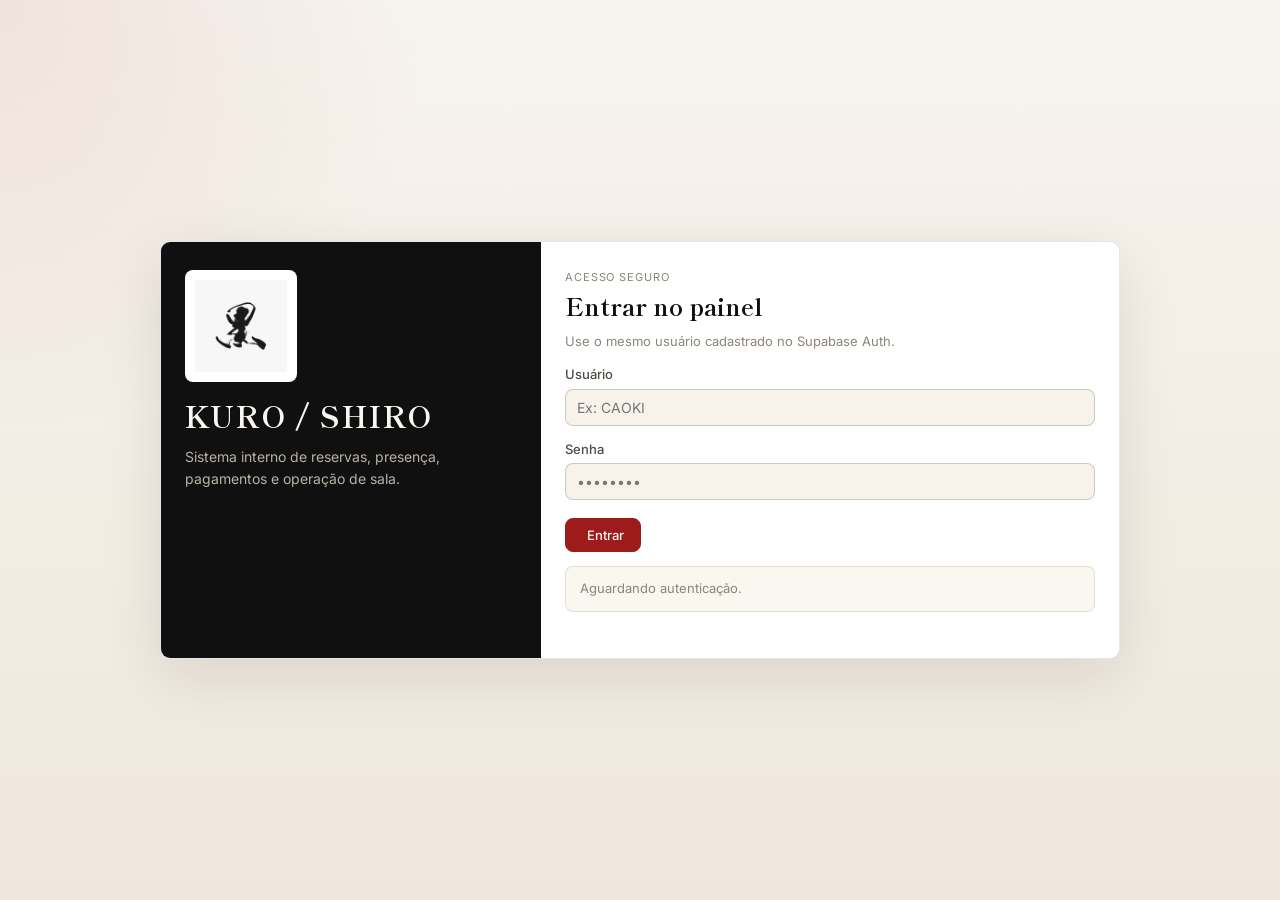
==== commit 309cf0be: "feat: implement responsive reservation management dashboard with data visualization and file handlin" ====
--- a/cadastro-financeiro-main/reservas.html
+++ b/cadastro-financeiro-main/reservas.html
@@ -1205,28 +1205,99 @@
   @media (max-width: 980px) {
     .app-shell { grid-template-columns: 1fr; }
     .sidebar {
-      position: relative;
+      position: sticky;
+      top: 0;
+      z-index: 20;
       min-height: auto;
-    }
-    .main { padding: 18px 14px 24px; }
-    .topbar { flex-direction: column; align-items: flex-start; }
+      padding: 10px 12px;
+      flex-direction: row;
+      align-items: center;
+      gap: 12px;
+    }
+    .sidebar .brand-mark {
+      padding: 0;
+      border: 0;
+      display: flex;
+      align-items: center;
+      flex: 0 0 auto;
+    }
+    .sidebar .brand-logo {
+      width: 34px;
+      margin: 0;
+      padding: 4px;
+    }
+    .sidebar .brand-name,
+    .sidebar .brand-sub { display: none; }
+    .sidebar-nav {
+      flex-direction: row;
+      flex: 1;
+      min-width: 0;
+      overflow-x: auto;
+      -webkit-overflow-scrolling: touch;
+      gap: 4px;
+      scrollbar-width: none;
+    }
+    .sidebar-nav::-webkit-scrollbar { display: none; }
+    .sidebar .nav-btn,
+    .sidebar .nav-btn:hover,
+    .sidebar .nav-btn.active {
+      flex: 0 0 auto;
+      justify-content: center;
+      padding: 9px 12px;
+    }
+    .sidebar-foot { display: none; }
+    .main { padding: 16px 12px 28px; }
+    .topbar {
+      flex-direction: column;
+      align-items: flex-start;
+      top: 56px;
+    }
+    .topbar-actions {
+      width: 100%;
+      flex-wrap: wrap;
+    }
+    .topbar-actions .user-badge { max-width: 140px; }
     .stat-row { grid-template-columns: repeat(2, minmax(0, 1fr)); }
     .editor-layout { grid-template-columns: 1fr; }
     .editor-aside { position: static; }
     .row.row-3 { grid-template-columns: 1fr 1fr; }
-    .auth-card { grid-template-columns: 1fr; }
-  }
-  @media (max-width: 600px) {
-    .stat-row { grid-template-columns: 1fr; }
-  }
-  @media (max-width: 600px) {
-    .row { grid-template-columns: 1fr; }
+    .sheet-summary { grid-template-columns: 1fr 1fr; }
+    .auth-card { grid-template-columns: 1fr; width: 100%; }
+    .auth-brand { padding: 22px 20px; }
+  }
+  @media (max-width: 640px) {
+    body { font-size: 14px; }
+    .row,
     .row.row-3 { grid-template-columns: 1fr; }
-    .stat-row { grid-template-columns: 1fr 1fr; }
-    .sheet-summary { grid-template-columns: 1fr 1fr; }
+    .stat-row { grid-template-columns: 1fr 1fr; gap: 10px; }
+    .stat { padding: 14px 14px; }
+    .stat-val { font-size: 22px; }
+    .sheet-summary { grid-template-columns: 1fr 1fr; gap: 10px; }
+    .sheet-summary-card { padding: 12px 14px; }
     .aside-grid { grid-template-columns: 1fr; }
     .nav-btn span { display: none; }
-    .topbar { padding: 0 1rem; }
+    .sidebar .nav-btn i { font-size: 18px; }
+    .topbar { padding: 0 0.75rem; gap: 8px; }
+    .topbar-brand { font-size: 19px; }
+    .topbar-actions .btn { padding: 7px 10px; font-size: 12px; }
+    .topbar-actions .user-badge { max-width: 96px; }
+    .card { padding: 14px 16px; }
+    .auth-gate { padding: 12px; }
+    .auth-brand h1 { font-size: 24px; }
+    .auth-panel { padding: 22px 18px; }
+    .auth-actions { flex-direction: column; }
+    .auth-actions .btn { width: 100%; justify-content: center; }
+    .sheet-toolbar,
+    .sheet-tools { flex-direction: column; align-items: stretch; }
+    .sheet-filters input,
+    .sheet-filters select,
+    .presence-filters input { min-width: 0; max-width: none; width: 100%; }
+    .presenca-item { flex-direction: column; align-items: flex-start; }
+    .presenca-btns { width: 100%; }
+    .agenda-table .mini-btn,
+    .sheet-table .mini-btn { min-width: 30px; min-height: 30px; justify-content: center; }
+    .actions { flex-direction: column-reverse; align-items: stretch; }
+    .actions .btn { width: 100%; justify-content: center; }
   }
 </style>
 </head>
@@ -1238,9 +1309,6 @@
         <img class="brand-logo" src="kuro-logo.png" alt="Logo Kuro">
         <h1>KURO / SHIRO</h1>
         <p>Sistema interno de reservas, presença, pagamentos e operação de sala.</p>
-      </div>
-      <div>
-        <p>O acesso ao painel depende de login no Supabase e das permissões atribuídas ao usuário.</p>
       </div>
     </section>
 
@@ -1451,11 +1519,11 @@
             <div class="row">
               <div>
                 <label>Nome do pagante *</label>
-                <input type="text" id="f-pagante" placeholder="Ex: João Silva">
+                <input type="text" id="f-pagante" placeholder="Ex: João Silva" autocomplete="off">
               </div>
               <div>
                 <label>Nome da reserva *</label>
-                <input type="text" id="f-reserva" placeholder="Ex: Aniversário da Maria">
+                <input type="text" id="f-reserva" placeholder="Ex: Aniversário da Maria" autocomplete="off">
               </div>
             </div>
           </div>
@@ -1465,25 +1533,25 @@
             <div class="row row-3">
               <div>
                 <label>Data da reserva *</label>
-                <input type="date" id="f-data-reserva">
+                <input type="date" id="f-data-reserva" autocomplete="off">
               </div>
               <div>
                 <label>Horário da reserva</label>
-                <input type="time" id="f-horario">
+                <input type="time" id="f-horario" autocomplete="off">
               </div>
               <div>
                 <label>Data do pagamento *</label>
-                <input type="date" id="f-data-pagamento">
+                <input type="date" id="f-data-pagamento" autocomplete="off">
               </div>
             </div>
             <div class="row row-3">
               <div>
                 <label>Valor pago (R$) *</label>
-                <input type="number" id="f-valor" placeholder="0,00" min="0" step="0.01">
+                <input type="number" id="f-valor" placeholder="0,00" min="0" step="0.01" autocomplete="off">
               </div>
               <div>
                 <label>Quantidade de pessoas *</label>
-                <input type="number" id="f-pessoas" placeholder="Ex: 10" min="1">
+                <input type="number" id="f-pessoas" placeholder="Ex: 10" min="1" autocomplete="off">
               </div>
               <div>
                 <label>Local da reserva</label>
@@ -1501,14 +1569,14 @@
             <div class="row row-3">
               <div>
                 <label>Motivo</label>
-                <input type="text" id="f-motivo" placeholder="Ex: Aniversário">
+                <input type="text" id="f-motivo" placeholder="Ex: Aniversário" autocomplete="off">
               </div>
               <div></div>
               <div></div>
             </div>
 
             <label>Observações</label>
-            <textarea id="f-obs" placeholder="Detalhes adicionais"></textarea>
+            <textarea id="f-obs" placeholder="Detalhes adicionais" autocomplete="off"></textarea>
             <div class="field-note">Use este campo para restrições de mesa, celebrações, alergias ou observações da equipe. Status de presença, no-show e cancelamento ficam para a operação depois do cadastro.</div>
           </div>
 
@@ -1700,6 +1768,17 @@
     if (el) el.textContent = message;
   }
 
+  function renderPermissionPreview() {
+    const host = document.getElementById('auth-permissions-preview');
+    if (!host) return;
+    const items = Array.from(currentPermissions);
+    if (!items.length) {
+      host.innerHTML = '<span class="perm-chip">Sem permissões carregadas</span>';
+      return;
+    }
+    host.innerHTML = items.map(item => `<span class="perm-chip">${escHtml(item)}</span>`).join('');
+  }
+
   function hasPermission(permission) {
     return currentPermissions.has(permission);
   }
@@ -1776,6 +1855,7 @@
     appBooted = true;
     montarIdentidadeKuroShiro();
     conectarPreviewFormulario();
+    limparForm();
     try {
       await carregarReservasBanco();
     } catch (error) {
@@ -1855,6 +1935,7 @@
     renderPermissionPreview();
     updatePermissionUI();
     lockApp();
+    updateAuthStatus('Sessão encerrada.');
   }
 
   function normalizarReserva(item = {}) {
@@ -2782,6 +2863,15 @@
     appOriginal.remove();
   }
 
+  // Alguns navegadores restauram o estado dos campos ao voltar/recarregar a
+  // página (bfcache). Se isso acontecer fora de uma edição em andamento,
+  // força o formulário de nova reserva a voltar para o estado em branco.
+  window.addEventListener('pageshow', event => {
+    if (event.persisted && !editingReservaId && document.getElementById('f-reserva')) {
+      limparForm();
+    }
+  });
+
   getSupabaseClient().then(async client => {
     if (client) {
       client.auth.onAuthStateChange(async (_event, session) => {
